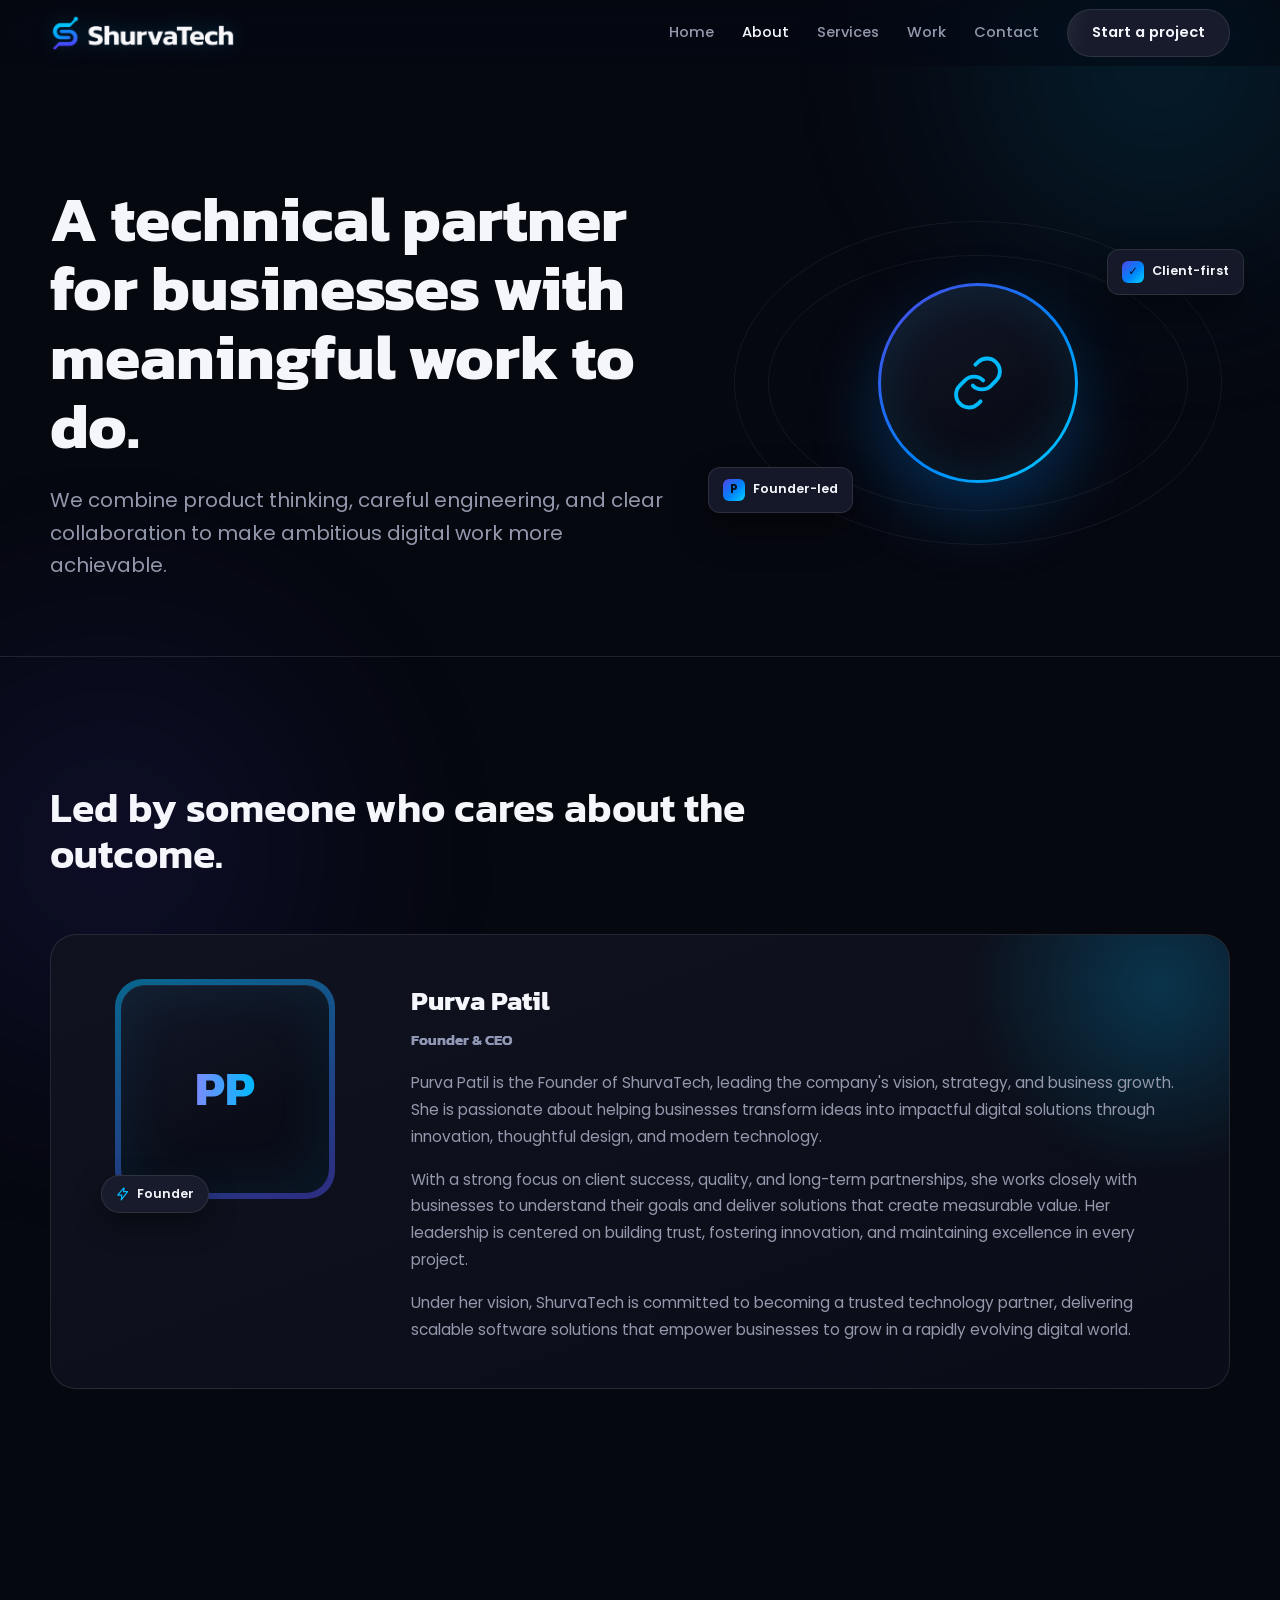
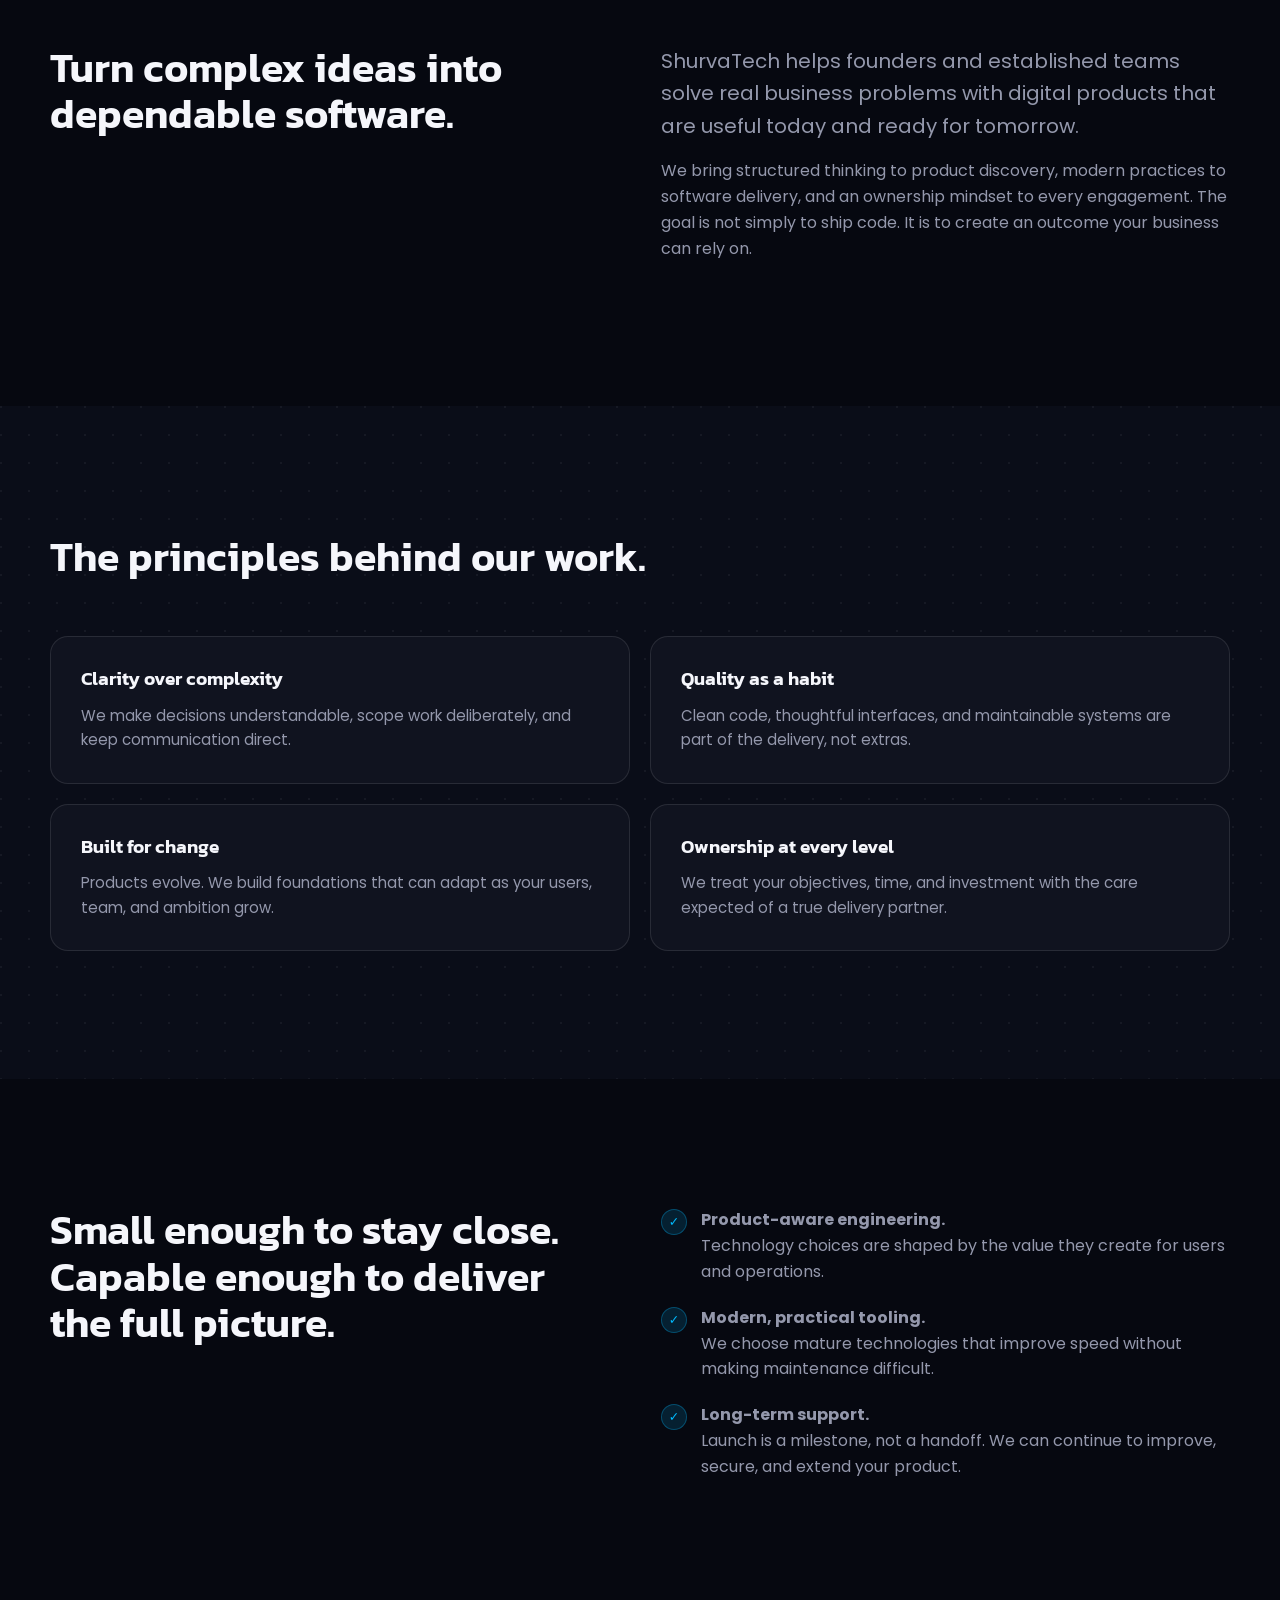
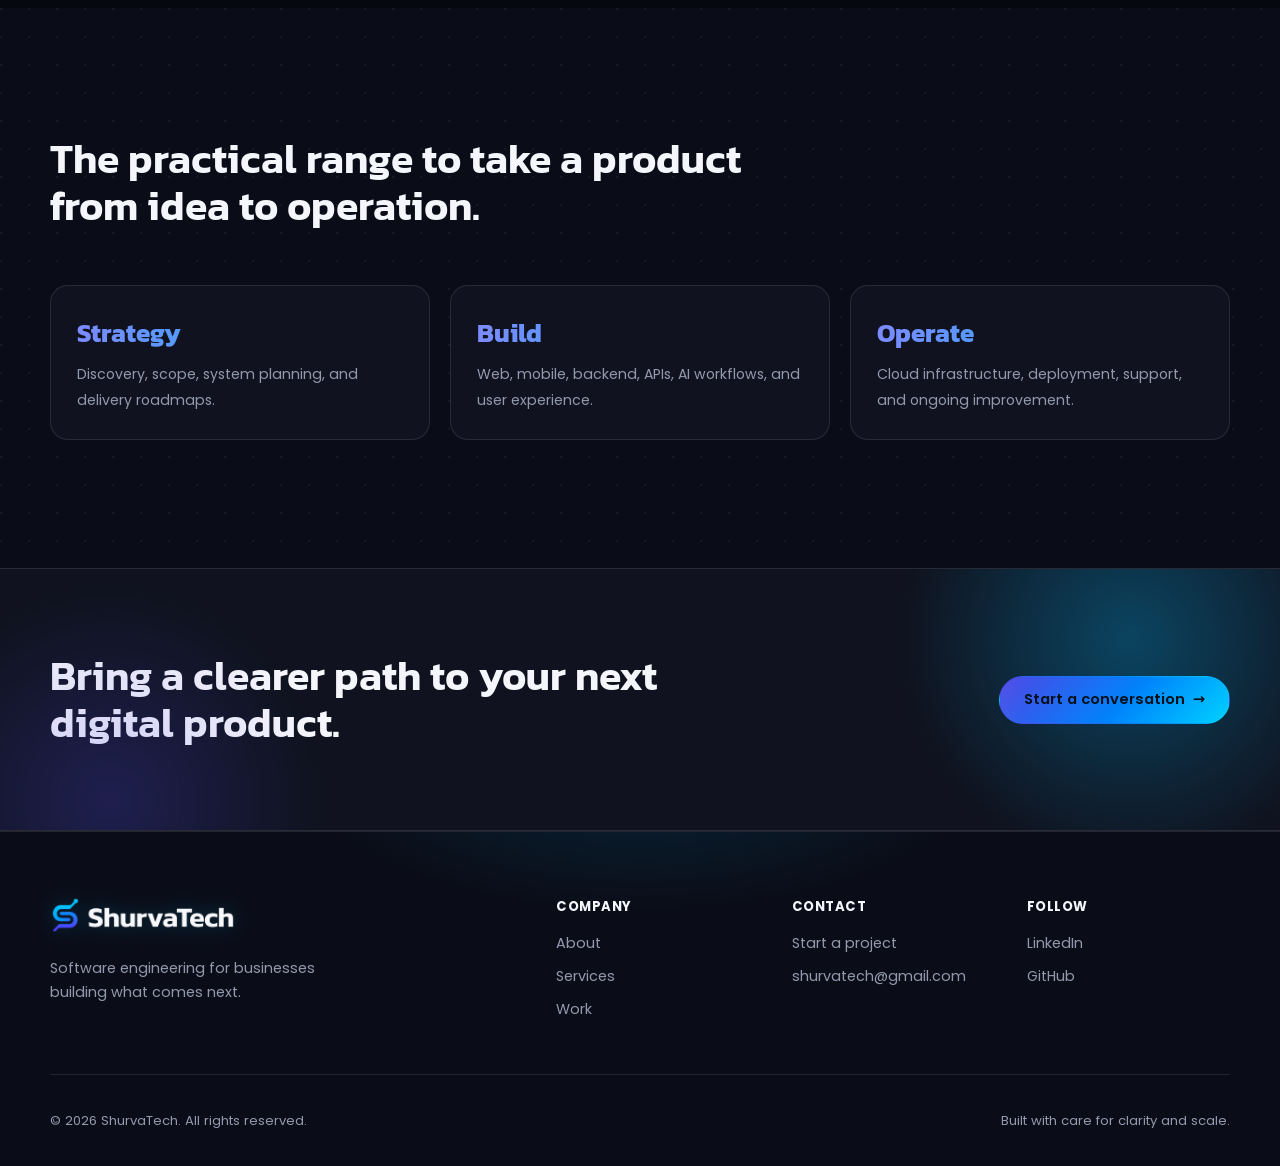
==== about.html @ 7614b979 "Fix corrupted text encoding" ====
<!doctype html><html lang="en"><head>
<meta name="description" content="Learn how ShurvaTech turns ambitious ideas into reliable, scalable digital products through careful engineering and product thinking.">
<meta name="keywords" content="software development company, custom software development, AI solutions, web development, mobile app development, SaaS development, cloud infrastructure, API development, UI UX engineering">
<meta name="author" content="ShurvaTech">
<meta name="robots" content="index, follow">
<meta name="theme-color" content="#060810">
<link rel="canonical" href="https://shurvatech.com/about.html">
<meta property="og:type" content="website">
<meta property="og:site_name" content="ShurvaTech">
<meta property="og:title" content="About ShurvaTech | Product-Minded Software Engineering">
<meta property="og:description" content="Learn how ShurvaTech turns ambitious ideas into reliable, scalable digital products through careful engineering and product thinking.">
<meta property="og:url" content="https://shurvatech.com/about.html">
<meta property="og:locale" content="en_US">
<meta name="twitter:card" content="summary">
<meta name="twitter:title" content="About ShurvaTech | Product-Minded Software Engineering">
<meta name="twitter:description" content="Learn how ShurvaTech turns ambitious ideas into reliable, scalable digital products through careful engineering and product thinking."><meta charset="utf-8"><meta name="viewport" content="width=device-width, initial-scale=1"><title>About ShurvaTech | Product-minded software engineering</title><link rel="icon" href="assets/images/brand/shurvatech-favicon.svg" type="image/svg+xml"><link rel="preconnect" href="https://fonts.googleapis.com"><link rel="preconnect" href="https://fonts.gstatic.com" crossorigin><link rel="stylesheet" href="https://fonts.googleapis.com/css2?family=Kanit:wght@500;600;650;700&family=Poppins:wght@400;500;600;700&display=swap"><link rel="stylesheet" href="assets/css/style.css?v=20260801-2"></head><body>
<header class="site-header"><div class="container nav"><a class="brand" href="index.html" aria-label="ShurvaTech home"><img class="brand-logo" src="assets/images/brand/shurvatech-logo-lockup-transparent.png" alt="ShurvaTech"></a><nav class="nav-links" aria-label="Primary navigation"><a data-nav-link href="index.html">Home</a><a data-nav-link href="about.html">About</a><a data-nav-link href="services.html">Services</a><a data-nav-link href="portfolio.html">Work</a><a data-nav-link href="contact.html">Contact</a><a class="button" data-nav-link href="contact.html">Start a project</a></nav><button class="menu-button" type="button" data-menu-button aria-expanded="false" aria-controls="mobile-menu" aria-label="Open navigation"><svg class="icon" viewBox="0 0 24 24"><path d="M4 7h16M4 12h16M4 17h16"/></svg></button></div><div class="mobile-menu" id="mobile-menu" data-mobile-menu hidden><nav class="container mobile-menu-inner" aria-label="Mobile navigation"><a href="index.html">Home</a><a href="about.html">About</a><a href="services.html">Services</a><a href="portfolio.html">Work</a><a href="contact.html">Contact</a><a class="button" href="contact.html">Start a project</a></nav></div></header>
<main><section class="page-hero"><div class="container page-hero-grid"><div data-reveal><h1 class="h1">A technical partner for businesses with meaningful work to do.</h1><p class="lead">We combine product thinking, careful engineering, and clear collaboration to make ambitious digital work more achievable.</p></div><div class="about-visual" aria-hidden="true" data-reveal><span class="orbit-ring r1"></span><span class="orbit-ring r2"></span><div class="connect-core"><div class="connect-core-inner"><svg viewBox="0 0 24 24" fill="none" stroke-linecap="round" stroke-linejoin="round"><path d="M10 13a5 5 0 0 0 7.07 0l2-2a5 5 0 0 0-7.07-7.07l-1 1"/><path d="M14 11a5 5 0 0 0-7.07 0l-2 2a5 5 0 0 0 7.07 7.07l1-1"/></svg></div></div><div class="visual-chip chip-one"><strong>P</strong> Founder-led</div><div class="visual-chip chip-two"><strong>&#10003;</strong> Client-first</div></div></div></section>
<section class="section"><div class="container"><div class="section-heading" data-reveal><div><h2 class="h2">Led by someone who cares about the outcome.</h2></div></div><div class="founder-card" data-reveal><div class="founder-avatar"><div class="founder-avatar-mark"><span>PP</span></div><span class="founder-avatar-badge"><svg viewBox="0 0 24 24" fill="none" stroke-width="2" stroke-linecap="round" stroke-linejoin="round"><path d="M13 2 3 14h7l-1 8 11-14h-7l1-6Z"/></svg>Founder</span></div><div class="founder-body"><h3 class="founder-name">Purva Patil</h3><p class="founder-role">Founder &amp; CEO</p><p>Purva Patil is the Founder of ShurvaTech, leading the company's vision, strategy, and business growth. She is passionate about helping businesses transform ideas into impactful digital solutions through innovation, thoughtful design, and modern technology.</p><p>With a strong focus on client success, quality, and long-term partnerships, she works closely with businesses to understand their goals and deliver solutions that create measurable value. Her leadership is centered on building trust, fostering innovation, and maintaining excellence in every project.</p><p>Under her vision, ShurvaTech is committed to becoming a trusted technology partner, delivering scalable software solutions that empower businesses to grow in a rapidly evolving digital world.</p></div></div></div></section>
<section class="section"><div class="container split"><div data-reveal><h2 class="h2">Turn complex ideas into dependable software.</h2></div><div data-reveal><p class="lead" style="margin-top:0">ShurvaTech helps founders and established teams solve real business problems with digital products that are useful today and ready for tomorrow.</p><p class="body-copy">We bring structured thinking to product discovery, modern practices to software delivery, and an ownership mindset to every engagement. The goal is not simply to ship code. It is to create an outcome your business can rely on.</p></div></div></section>
<section class="section surface"><div class="container"><div class="section-heading" data-reveal><div><h2 class="h2">The principles behind our work.</h2></div></div><div class="values"><article class="value" data-reveal><h3 class="h3">Clarity over complexity</h3><p>We make decisions understandable, scope work deliberately, and keep communication direct.</p></article><article class="value" data-reveal><h3 class="h3">Quality as a habit</h3><p>Clean code, thoughtful interfaces, and maintainable systems are part of the delivery, not extras.</p></article><article class="value" data-reveal><h3 class="h3">Built for change</h3><p>Products evolve. We build foundations that can adapt as your users, team, and ambition grow.</p></article><article class="value" data-reveal><h3 class="h3">Ownership at every level</h3><p>We treat your objectives, time, and investment with the care expected of a true delivery partner.</p></article></div></div></section>
<section class="section"><div class="container split"><div data-reveal><h2 class="h2">Small enough to stay close. Capable enough to deliver the full picture.</h2></div><div data-reveal><ul class="checklist"><li><span class="check">&#10003;</span><span><strong>Product-aware engineering.</strong><br>Technology choices are shaped by the value they create for users and operations.</span></li><li><span class="check">&#10003;</span><span><strong>Modern, practical tooling.</strong><br>We choose mature technologies that improve speed without making maintenance difficult.</span></li><li><span class="check">&#10003;</span><span><strong>Long-term support.</strong><br>Launch is a milestone, not a handoff. We can continue to improve, secure, and extend your product.</span></li></ul></div></div></section>
<section class="section surface"><div class="container"><div class="section-heading" data-reveal><div><h2 class="h2">The practical range to take a product from idea to operation.</h2></div></div><div class="stat-row"><div class="stat" data-reveal><strong>Strategy</strong><span>Discovery, scope, system planning, and delivery roadmaps.</span></div><div class="stat" data-reveal><strong>Build</strong><span>Web, mobile, backend, APIs, AI workflows, and user experience.</span></div><div class="stat" data-reveal><strong>Operate</strong><span>Cloud infrastructure, deployment, support, and ongoing improvement.</span></div></div></div></section>
<section class="cta-band"><div class="container cta-inner"><div><h2 class="h2">Bring a clearer path to your next digital product.</h2></div><a class="button" data-magnetic href="contact.html">Start a conversation <span>&#8594;</span></a></div></section></main>
<footer class="site-footer"><div class="container footer-main"><div class="footer-brand"><a class="brand" href="index.html" aria-label="ShurvaTech home"><img class="brand-logo" src="assets/images/brand/shurvatech-logo-lockup-transparent.png" alt="ShurvaTech"></a><p>Software engineering for businesses building what comes next.</p></div><div><p class="footer-title">Company</p><div class="footer-links"><a href="about.html">About</a><a href="services.html">Services</a><a href="portfolio.html">Work</a></div></div><div><p class="footer-title">Contact</p><div class="footer-links"><a href="contact.html">Start a project</a><a href="mailto:shurvatech@gmail.com">shurvatech@gmail.com</a></div></div><div><p class="footer-title">Follow</p><div class="footer-links"><a href="https://www.linkedin.com/in/shubhamforall/" target="_blank" rel="noreferrer">LinkedIn</a><a href="https://github.com/shubhamforall" target="_blank" rel="noreferrer">GitHub</a></div></div></div><div class="container footer-bottom"><p>&copy; <span data-year></span> ShurvaTech. All rights reserved.</p><p>Built with care for clarity and scale.</p></div></footer><script src="assets/js/script.js?v=20260801-2"></script></body></html>
---- assets/css/style.css ----
:root {
  --bg: #060810;
  --bg-soft: #0a0d18;
  --surface: #10131f;
  --surface-2: #171b2b;
  --surface-3: #1e2337;
  --line: rgba(255, 255, 255, .1);
  --line-soft: rgba(255, 255, 255, .06);
  --line-strong: rgba(255, 255, 255, .16);
  --ink: #f5f6fb;
  --muted: #9498ac;
  --muted-soft: #6b6f85;
  --accent: #00bafd;
  --accent-2: #0044f9;
  --accent-3: #4f46e5;
  --grad: linear-gradient(135deg, #4f46e5 0%, #0084fb 55%, #00d2ff 100%);
  --grad-text: linear-gradient(90deg, #7c8bff, #00bafd, #00e0c6, #7c8bff);
  --mint: rgba(0, 186, 253, .14);
  --container: 1180px;
  --radius: 18px;
  --radius-lg: 26px;
  --ease: cubic-bezier(.16, 1, .3, 1);
}
* { box-sizing: border-box; }
html { scroll-behavior: smooth; }
body { margin: 0; overflow-x: hidden; color: var(--ink); background: var(--bg); font-family: "Poppins", ui-sans-serif, system-ui, -apple-system, BlinkMacSystemFont, "Segoe UI", sans-serif; font-size: 16px; line-height: 1.62; position: relative; }
body::before, body::after { content: ''; position: fixed; z-index: -1; border-radius: 50%; filter: blur(100px); pointer-events: none; opacity: .32; animation: driftBlob 22s ease-in-out infinite; }
body::before { top: -220px; right: -160px; width: 560px; height: 560px; background: radial-gradient(circle, rgba(0,186,253,.55), transparent 70%); }
body::after { bottom: -260px; left: -200px; width: 620px; height: 620px; background: radial-gradient(circle, rgba(79,70,229,.5), transparent 70%); animation-delay: -9s; animation-direction: reverse; }
@keyframes driftBlob { 0%,100% { transform: translate(0,0) scale(1); } 50% { transform: translate(-30px,26px) scale(1.08); } }
body.menu-open { overflow: hidden; }
a { color: inherit; text-decoration: none; }
img { display: block; max-width: 100%; }
button, input, textarea, select { font: inherit; }
::selection { background: var(--accent); color: #04101a; }
:focus-visible { outline: 3px solid rgba(0, 186, 253, .4); outline-offset: 3px; }
::-webkit-scrollbar { width: 11px; }
::-webkit-scrollbar-track { background: var(--bg); }
::-webkit-scrollbar-thumb { background: var(--surface-3); border-radius: 99px; border: 3px solid var(--bg); }
.container { width: min(calc(100% - 40px), var(--container)); margin-inline: auto; }
.section { padding: 128px 0; position: relative; }
.section-tight { padding: 72px 0; }
.surface { background: var(--bg-soft); background-image: radial-gradient(circle at 1px 1px, rgba(255,255,255,.05) 1px, transparent 0); background-size: 28px 28px; }
h1, h2, h3, .display, .h1, .h2, .h3, .brand { font-family: "Kanit", "Poppins", sans-serif; }
.eyebrow { display: inline-flex; align-items: center; gap: 9px; margin: 0 0 18px; color: var(--accent); font-size: .84rem; font-weight: 600; letter-spacing: .06em; text-transform: uppercase; }
.eyebrow::before { content: ''; width: 7px; height: 7px; border-radius: 50%; background: var(--grad); box-shadow: 0 0 12px rgba(0,186,253,.9); animation: pulseGlow 2.2s ease-in-out infinite; }
@keyframes pulseGlow { 0%,100% { opacity: .55; transform: scale(.85); } 50% { opacity: 1; transform: scale(1.15); } }
.display { margin: 0; max-width: 880px; font-size: clamp(2.6rem, 6.2vw, 5.8rem); line-height: 1.03; font-weight: 650; letter-spacing: -.015em; color: var(--ink); }
.h1 { margin: 0; max-width: 800px; font-size: clamp(2.4rem, 5vw, 4.75rem); line-height: 1.08; font-weight: 650; color: var(--ink); }
.h2 { margin: 0; max-width: 720px; font-size: clamp(1.9rem, 3.2vw, 3.15rem); line-height: 1.14; font-weight: 600; color: var(--ink); }
.h3 { margin: 0 0 12px; font-size: 1.2rem; line-height: 1.28; font-weight: 550; color: var(--ink); }
.lead { max-width: 690px; margin: 24px 0 0; color: var(--muted); font-size: clamp(1.05rem, 1.7vw, 1.25rem); }
.body-copy { color: var(--muted); }
.gradient-text { background: var(--grad-text); background-size: 300% auto; -webkit-background-clip: text; background-clip: text; color: transparent; animation: gradientShift 6s linear infinite; }
@keyframes gradientShift { to { background-position: 300% center; } }

/* header */
.site-header { position: sticky; top: 0; z-index: 30; background: rgba(6, 8, 16, .55); backdrop-filter: blur(20px) saturate(160%); -webkit-backdrop-filter: blur(20px) saturate(160%); box-shadow: none; transition: background .3s var(--ease), box-shadow .3s var(--ease); }
.site-header.is-scrolled { background: rgba(6, 8, 16, .88); box-shadow: 0 12px 34px rgba(0,0,0,.35); }
.nav { min-height: 66px; display: flex; align-items: center; justify-content: space-between; gap: 24px; }
.brand { display: inline-flex; align-items: center; color: var(--ink); transition: opacity .2s ease; }
.brand:hover { opacity: .85; }
.brand .brand-logo { width: auto; height: 38px; max-width: min(236px, 42vw); filter: drop-shadow(0 0 10px rgba(0,186,253,.22)); object-fit: contain; }
.nav-links { display: flex; align-items: center; gap: 28px; color: var(--muted); font-size: .92rem; font-weight: 500; }
.nav-links a:not(.button) { position: relative; padding: 4px 0; transition: color .2s ease; }
.nav-links a:not(.button)::after { content: ''; position: absolute; left: 0; right: 100%; bottom: 0; height: 2px; background: var(--grad); border-radius: 2px; transition: right .28s var(--ease); }
.nav-links a:not(.button):hover, .nav-links [aria-current="page"] { color: var(--ink); }
.nav-links a:not(.button):hover::after, .nav-links [aria-current="page"]::after { right: 0; }
.button { display: inline-flex; position: relative; min-height: 48px; align-items: center; justify-content: center; gap: 8px; padding: 11px 24px; border: 1px solid var(--line); border-radius: 999px; background: var(--surface-2); color: var(--ink); font-size: .92rem; font-weight: 550; cursor: pointer; overflow: hidden; isolation: isolate; transition: transform .25s var(--ease), background .25s var(--ease), border-color .25s var(--ease), box-shadow .25s var(--ease); }
.button::before { content: ''; position: absolute; inset: 0; z-index: -1; background: linear-gradient(100deg, transparent 30%, rgba(255,255,255,.16) 50%, transparent 70%); background-size: 220% 100%; background-position: 120% 0; transition: background-position .55s var(--ease); }
.button:hover::before { background-position: -20% 0; }
.button:hover { transform: translateY(-2px); border-color: rgba(0,186,253,.5); box-shadow: 0 10px 30px rgba(0,186,253,.15); }
.button-outline { background: transparent; color: var(--ink); border-color: var(--line); }
.button-outline:hover { background: var(--surface); border-color: var(--accent); }
.button-accent { background: var(--grad); background-size: 200% 200%; border-color: transparent; color: #04101a; font-weight: 650; box-shadow: 0 12px 34px rgba(0, 132, 251, .38); animation: gradientPan 6s ease infinite; }
@keyframes gradientPan { 0%,100% { background-position: 0% 50%; } 50% { background-position: 100% 50%; } }
.button-accent:hover { box-shadow: 0 18px 44px rgba(0, 132, 251, .55); }
.icon { width: 17px; height: 17px; stroke-width: 2; fill: none; stroke: currentColor; }
.menu-button { display: none; width: 44px; height: 44px; padding: 0; color: var(--ink); background: var(--surface); border: 1px solid var(--line); border-radius: 10px; transition: border-color .2s ease; }
.menu-button:hover { border-color: var(--accent); }
.mobile-menu { border-top: 1px solid var(--line-soft); background: var(--bg-soft); }
.mobile-menu-inner { padding: 16px 0 20px; display: grid; gap: 4px; }
.mobile-menu a { padding: 11px 0; font-weight: 500; color: var(--muted); }
.mobile-menu .button { margin-top: 10px; color: #04101a; justify-content: center; }

/* hero */
.hero { padding: 140px 0 90px; overflow: hidden; }
.hero-grid { display: grid; grid-template-columns: minmax(0,1.05fr) minmax(360px,.95fr); align-items: center; gap: 80px; }
.hero-actions, .button-row { display: flex; flex-wrap: wrap; gap: 14px; margin-top: 36px; }
.hero-note { margin-top: 24px; color: var(--muted); font-size: .88rem; }
.badge-row { display: flex; flex-wrap: wrap; gap: 10px; margin-top: 36px; }
.badge { display: inline-flex; align-items: center; gap: 8px; padding: 9px 14px; border: 1px solid var(--line); border-radius: 999px; background: rgba(255,255,255,.03); color: var(--muted); font-size: .82rem; font-weight: 550; transition: border-color .2s ease, color .2s ease, transform .2s ease; }
.badge:hover { border-color: rgba(0,186,253,.45); color: var(--ink); transform: translateY(-2px); }
.badge svg { width: 15px; height: 15px; stroke: var(--accent); }
.trust-row { display: grid; grid-template-columns: repeat(3, auto); gap: 40px; margin-top: 48px; }
.trust-stat strong { display: block; font-family: "Kanit", sans-serif; font-size: 2rem; font-weight: 650; background: var(--grad-text); background-size: 300% auto; -webkit-background-clip: text; background-clip: text; color: transparent; }
.trust-stat span { color: var(--muted); font-size: .82rem; }
.hero-visual { position: relative; min-height: 460px; display: grid; place-items: center; animation: floatCard 7s ease-in-out infinite; }
@keyframes floatCard { 0%,100% { transform: translateY(0); } 50% { transform: translateY(-12px); } }
.hero-visual::before { content: ''; position: absolute; inset: -60px; z-index: -1; background: conic-gradient(from 0deg, rgba(0,186,253,.22), rgba(79,70,229,.22), rgba(0,210,255,.22), rgba(0,186,253,.22)); filter: blur(60px); opacity: .55; border-radius: 50%; animation: spinSlow 16s linear infinite; }
@keyframes spinSlow { to { transform: rotate(360deg); } }
.orbit-ring { position: absolute; border: 1px solid var(--line-soft); border-radius: 50%; pointer-events: none; }
.orbit-ring.r1 { inset: 8px; animation: spinSlow 40s linear infinite; }
.orbit-ring.r2 { inset: 42px; animation: spinSlow 55s linear infinite reverse; }
.code-window { position: relative; width: 100%; border: 1px solid var(--line); border-radius: var(--radius-lg); background: linear-gradient(160deg, #0d101c, #080a12); box-shadow: 0 50px 110px rgba(0,0,0,.55), inset 0 1px 0 rgba(255,255,255,.05); overflow: hidden; }
.code-tabs { display: flex; align-items: center; gap: 6px; padding: 16px 16px 0; border-bottom: 1px solid var(--line); }
.code-tabs .dot { width: 8px; height: 8px; border-radius: 50%; background: rgba(255,255,255,.18); margin-right: 8px; }
.code-tab { padding: 9px 15px; border-radius: 8px 8px 0 0; background: transparent; color: var(--muted-soft); font-size: .74rem; font-weight: 550; letter-spacing: .01em; }
.code-tab.active { background: var(--surface-2); color: var(--ink); box-shadow: inset 0 1px 0 rgba(255,255,255,.06); }
.code-body { padding: 22px 24px 28px; font-family: "SFMono-Regular", Consolas, "Liberation Mono", Menlo, monospace; font-size: .84rem; line-height: 2; }
.code-line { display: flex; gap: 18px; white-space: pre; }
.code-line .ln { width: 16px; flex: 0 0 auto; color: rgba(255,255,255,.2); text-align: right; user-select: none; }
.tok-kw { color: #c586ff; } .tok-fn { color: #00d2ff; } .tok-str { color: #7ee7c7; } .tok-var { color: var(--ink); } .tok-com { color: var(--muted-soft); font-style: italic; } .tok-punc { color: var(--muted); }
.code-cursor { display: inline-block; width: 2px; height: 1em; margin-left: 2px; background: var(--accent); vertical-align: text-bottom; animation: blink 1s step-end infinite; }
@keyframes blink { 50% { opacity: 0; } }
.visual-chip { position: absolute; display: flex; align-items: center; gap: 8px; padding: 11px 14px; border: 1px solid var(--line); border-radius: 12px; background: rgba(23, 27, 43, .92); backdrop-filter: blur(8px); color: var(--ink); font-size: .8rem; font-weight: 550; box-shadow: 0 18px 36px rgba(0,0,0,.4); animation: floatChip 5s ease-in-out infinite; }
@keyframes floatChip { 0%,100% { transform: translateY(0); } 50% { transform: translateY(-8px); } }
.visual-chip strong { display: grid; place-items: center; width: 22px; height: 22px; border-radius: 6px; background: var(--grad); color: #04101a; font-size: .72rem; }
.chip-one { left: -18px; bottom: 40px; }
.chip-two { right: -14px; top: 36px; animation-delay: -2.4s; }
.chip-two strong { background: var(--grad); }

/* proof */
.proof { border-top: 1px solid var(--line); border-bottom: 1px solid var(--line); }
.proof-inner { min-height: 98px; display: grid; grid-template-columns: 1.4fr repeat(3, 1fr); align-items: center; gap: 24px; }
.proof-label { color: var(--muted); font-size: .88rem; font-weight: 500; }
.proof-item { color: var(--ink); font-size: .92rem; font-weight: 600; transition: color .2s ease; }
.proof-item:hover { color: var(--accent); }

/* section heading */
.section-heading { display: flex; align-items: end; justify-content: space-between; gap: 32px; margin-bottom: 56px; }
.section-heading .lead { margin-top: 14px; }
.section-link { display: inline-flex; align-items: center; gap: 6px; white-space: nowrap; color: var(--accent); font-weight: 600; font-size: .92rem; transition: gap .2s ease, color .2s ease; }
.section-link:hover { color: var(--ink); gap: 10px; }

/* services */
.service-grid { display: grid; grid-template-columns: repeat(3, 1fr); gap: 22px; }
.service { position: relative; min-height: 272px; padding: 34px 32px; border: 1px solid var(--line); border-radius: var(--radius); background: linear-gradient(160deg, var(--surface), var(--bg-soft)); overflow: hidden; transition: transform .35s var(--ease), border-color .35s var(--ease), box-shadow .35s var(--ease); }
.service::before { content: ''; position: absolute; inset: 0; opacity: 0; background: radial-gradient(320px circle at var(--mx,50%) var(--my,0%), rgba(0,186,253,.16), transparent 65%); transition: opacity .3s ease; pointer-events: none; }
.service::after { content: attr(data-num); position: absolute; right: 8px; bottom: -30px; font-family: "Kanit", sans-serif; font-size: 6.5rem; font-weight: 650; line-height: 1; color: transparent; -webkit-text-stroke: 1px rgba(255,255,255,.06); pointer-events: none; transition: transform .4s var(--ease); }
.service:hover::after { transform: translateY(-8px); }
.service-bar { position: absolute; top: 0; left: 0; right: 0; height: 2px; background: var(--grad); transform: scaleX(0); transform-origin: left; transition: transform .4s var(--ease); }
.service:hover .service-bar { transform: scaleX(1); }
.service:hover { transform: translateY(-6px); border-color: rgba(0,186,253,.4); box-shadow: 0 24px 50px rgba(0,0,0,.4); }
.service:hover::before { opacity: 1; }
.service-index { position: absolute; top: 22px; right: 24px; padding: 4px 10px; border: 1px solid var(--line); border-radius: 999px; font-family: "Kanit", sans-serif; font-size: .7rem; font-weight: 600; color: var(--muted-soft); letter-spacing: .05em; }
.service-icon { position: relative; display: grid; place-items: center; width: 54px; height: 54px; margin-bottom: 26px; border-radius: 15px; background: var(--grad); color: #04101a; box-shadow: 0 12px 28px rgba(0,132,251,.32), inset 0 1px 0 rgba(255,255,255,.25); transition: transform .35s var(--ease), box-shadow .35s var(--ease); }
.service:hover .service-icon { transform: rotate(-6deg) scale(1.08); box-shadow: 0 16px 36px rgba(0,132,251,.48), inset 0 1px 0 rgba(255,255,255,.3); }
.service-icon svg { width: 24px; height: 24px; stroke: #04101a; stroke-width: 2; fill: none; }
.service:nth-child(2) .service-icon { filter: hue-rotate(-14deg); }
.service:nth-child(3) .service-icon { filter: hue-rotate(22deg); }
.service:nth-child(4) .service-icon { filter: hue-rotate(-28deg); }
.service:nth-child(5) .service-icon { filter: hue-rotate(38deg); }
.service:nth-child(6) .service-icon { filter: hue-rotate(-42deg); }
.service:nth-child(7) .service-icon { filter: hue-rotate(50deg); }
.service:nth-child(8) .service-icon { filter: hue-rotate(-56deg); }
.service:nth-child(9) .service-icon { filter: hue-rotate(64deg); }
.service h3 { position: relative; }
.service p { position: relative; margin: 0; color: var(--muted); font-size: .94rem; }
.service-more { position: relative; display: inline-flex; align-items: center; gap: 6px; margin-top: 20px; color: var(--accent); font-size: .84rem; font-weight: 600; opacity: 0; transform: translateX(-4px); transition: opacity .25s ease, transform .25s ease; }
.service:hover .service-more { opacity: 1; transform: none; }

/* split / checklist */
.split { display: grid; grid-template-columns: .95fr 1.05fr; gap: 96px; align-items: start; }
.checklist { display: grid; gap: 20px; padding: 0; margin: 0; list-style: none; }
.checklist li { display: flex; gap: 14px; color: var(--muted); }
.check { display: grid; flex: 0 0 auto; place-items: center; width: 26px; height: 26px; margin-top: 2px; border-radius: 50%; background: var(--mint); border: 1px solid rgba(0,186,253,.3); color: var(--accent); font-size: .78rem; font-weight: 700; }

/* process */
.process { position: relative; display: grid; grid-template-columns: repeat(4, 1fr); gap: 20px; padding-top: 4px; }
.process::before { content: ''; position: absolute; top: 42px; left: 8%; right: 8%; height: 1px; background: linear-gradient(90deg, transparent, var(--line-strong) 8%, var(--line-strong) 92%, transparent); z-index: 0; }
.process-item { position: relative; padding: 34px 26px 30px; border: 1px solid var(--line); border-radius: var(--radius); background: linear-gradient(160deg, var(--surface), var(--bg-soft)); overflow: hidden; transition: border-color .35s var(--ease), transform .35s var(--ease), box-shadow .35s var(--ease); }
.process-item::before { content: ''; position: absolute; top: 0; left: 0; right: 0; height: 2px; background: var(--grad); transform: scaleX(0); transform-origin: left; transition: transform .4s var(--ease); }
.process-item:hover::before { transform: scaleX(1); }
.process-item:hover { border-color: rgba(0,186,253,.4); transform: translateY(-6px); box-shadow: 0 24px 50px rgba(0,0,0,.4); }
.process-icon { position: relative; z-index: 1; display: grid; place-items: center; width: 46px; height: 46px; margin-bottom: 22px; border-radius: 13px; background: var(--grad); color: #04101a; box-shadow: 0 12px 26px rgba(0,132,251,.32), inset 0 1px 0 rgba(255,255,255,.25); transition: transform .35s var(--ease); }
.process-item:hover .process-icon { transform: rotate(-6deg) scale(1.08); }
.process-icon svg { width: 21px; height: 21px; stroke: #04101a; stroke-width: 1.75; fill: none; }
.process-number { display: block; margin-bottom: 10px; font-family: "Kanit", sans-serif; color: var(--accent); font-size: .8rem; font-weight: 650; letter-spacing: .04em; text-transform: uppercase; }
.process p { margin: 0; color: var(--muted); font-size: .92rem; }
.process-item:nth-child(2) .process-icon { filter: hue-rotate(-16deg); }
.process-item:nth-child(3) .process-icon { filter: hue-rotate(24deg); }
.process-item:nth-child(4) .process-icon { filter: hue-rotate(-32deg); }

/* portfolio */
.project-grid { display: grid; grid-template-columns: repeat(2,1fr); gap: 26px; }
.project-grid-compact { grid-template-columns: repeat(3,1fr); }
.project-grid-compact .project-image { aspect-ratio: 4 / 3; }
.project-grid-compact .project-content { padding: 22px; }
.project-grid-compact .project-content p:not(.project-meta):not(.project-tags) { min-height: 40px; font-size: .88rem; }
.project-card { position: relative; overflow: hidden; border: 1px solid var(--line); border-radius: var(--radius-lg); background: var(--surface); transition: transform .35s var(--ease), box-shadow .35s var(--ease), border-color .35s var(--ease); }
.project-card:hover { transform: translateY(-6px); border-color: rgba(0,186,253,.4); box-shadow: 0 30px 60px rgba(0,0,0,.5); }
.project-image { position: relative; aspect-ratio: 16 / 10; overflow: hidden; background: var(--surface-2); }
.project-image::after { content: ''; position: absolute; inset: 0; background: linear-gradient(180deg, transparent 40%, rgba(6,8,16,.92) 100%); opacity: 0; transition: opacity .3s ease; }
.project-card:hover .project-image::after { opacity: 1; }
.project-image img { width: 100%; height: 100%; object-fit: cover; object-position: top center; transition: transform .5s var(--ease); }
.project-card:hover .project-image img { transform: scale(1.06); }
.project-view { position: absolute; right: 18px; bottom: 18px; display: grid; place-items: center; width: 42px; height: 42px; border-radius: 50%; background: var(--grad); color: #04101a; opacity: 0; transform: translateY(10px) scale(.8); transition: opacity .3s var(--ease), transform .3s var(--ease); z-index: 2; }
.project-card:hover .project-view { opacity: 1; transform: none; }
.project-view svg { width: 18px; height: 18px; stroke: #04101a; stroke-width: 2.4; }
.project-content { padding: 28px; }
.project-meta { margin: 0 0 10px; color: var(--accent); font-size: .8rem; font-weight: 650; text-transform: uppercase; letter-spacing: .03em; }
.project-content p:not(.project-meta):not(.project-tags) { min-height: 52px; margin: 0; color: var(--muted); font-size: .93rem; }
.project-tags { display: flex; flex-wrap: wrap; gap: 8px; margin: 16px 0 0; }
.project-tags span { padding: 5px 11px; border: 1px solid var(--line); border-radius: 999px; background: rgba(255,255,255,.03); color: var(--muted); font-size: .74rem; font-weight: 550; }
.text-link { display: inline-flex; align-items: center; gap: 6px; margin-top: 20px; color: var(--ink); font-size: .9rem; font-weight: 600; transition: gap .2s ease, color .2s ease; }
.text-link:hover { color: var(--accent); gap: 10px; }

/* tech */
.tech-cloud { display: flex; flex-wrap: wrap; gap: 12px; }
.tech { display: inline-flex; align-items: center; gap: 10px; padding: 10px 16px 10px 10px; border: 1px solid var(--line); border-radius: 999px; background: var(--surface); color: var(--ink); font-size: .9rem; font-weight: 550; transition: border-color .25s ease, transform .25s var(--ease), box-shadow .25s ease; }
.tech:hover { border-color: rgba(0,186,253,.5); transform: translateY(-3px); box-shadow: 0 12px 26px rgba(0,186,253,.14); }
.tech-mark { display: grid; place-items: center; width: 26px; height: 26px; border-radius: 8px; background: var(--grad); color: #04101a; font-family: "Kanit", sans-serif; font-size: .68rem; font-weight: 700; }

/* industries */
.industries { display: grid; grid-template-columns: repeat(5, 1fr); gap: 20px; }
.industry { min-height: 126px; display: flex; align-items: end; padding: 22px; border: 1px solid var(--line); border-radius: var(--radius); background: var(--surface); font-weight: 600; color: var(--ink); transition: border-color .25s ease, transform .25s var(--ease); }
.industry:hover { border-color: rgba(0,186,253,.4); transform: translateY(-4px); }

/* quotes (unused currently but styled) */
.quote-grid { display: grid; grid-template-columns: repeat(3,1fr); gap: 24px; }
.quote { padding: 28px; border: 1px solid var(--line); border-radius: var(--radius); background: var(--surface); }
.quote blockquote { margin: 0 0 28px; color: var(--ink); font-size: 1rem; }
.quote cite { color: var(--muted); font-size: .88rem; font-style: normal; }

/* faq */
.faq { display: grid; gap: 14px; }
.faq details { border: 1px solid var(--line); border-radius: 14px; background: var(--surface); padding: 4px 22px; transition: border-color .25s ease; }
.faq details[open] { border-color: rgba(0,186,253,.4); }
.faq summary { position: relative; padding: 21px 38px 21px 0; cursor: pointer; font-weight: 600; color: var(--ink); list-style: none; }
.faq summary::-webkit-details-marker { display: none; }
.faq summary::after { content: '+'; position: absolute; right: 4px; top: 21px; color: var(--accent); font-size: 1.35rem; font-weight: 400; transition: transform .25s ease; }
.faq details[open] summary::after { content: '−'; }
.faq p { max-width: 720px; margin: -3px 0 21px; color: var(--muted); }

/* cta band */
.cta-band { position: relative; background: var(--surface); border-top: 1px solid var(--line); border-bottom: 1px solid var(--line); overflow: hidden; }
.cta-band::before { content: ''; position: absolute; top: -160px; right: -80px; width: 460px; height: 460px; border-radius: 50%; background: radial-gradient(circle, rgba(0,186,253,.3), transparent 70%); filter: blur(10px); pointer-events: none; animation: driftBlob 16s ease-in-out infinite; }
.cta-band::after { content: ''; position: absolute; bottom: -180px; left: -100px; width: 420px; height: 420px; border-radius: 50%; background: radial-gradient(circle, rgba(79,70,229,.25), transparent 70%); filter: blur(10px); pointer-events: none; animation: driftBlob 20s ease-in-out infinite reverse; }
.cta-inner { position: relative; display: flex; align-items: center; justify-content: space-between; gap: 40px; padding: 84px 0; }
.cta-inner .h2 { max-width: 630px; }
.cta-inner .body-copy { color: var(--muted); }
.cta-band .button { background: var(--grad); border-color: transparent; color: #04101a; white-space: nowrap; }
.cta-band .button:hover { box-shadow: 0 18px 44px rgba(0, 132, 251, .5); }

/* page hero */
.page-hero { padding: 118px 0 74px; border-bottom: 1px solid var(--line); position: relative; overflow: hidden; }
.page-hero .lead { max-width: 650px; }
.page-hero-grid { display: grid; grid-template-columns: 1.1fr .9fr; gap: 60px; align-items: center; }
.about-visual { position: relative; min-height: 340px; display: grid; place-items: center; animation: floatCard 7s ease-in-out infinite; }
.connect-core { position: relative; width: 200px; height: 200px; padding: 3px; border-radius: 50%; background: var(--grad); box-shadow: 0 30px 70px rgba(0,132,251,.28); }
.connect-core-inner { display: grid; place-items: center; width: 100%; height: 100%; border-radius: 50%; background: linear-gradient(155deg, #131829, #0a0d18 65%); box-shadow: inset 0 0 50px rgba(0,186,253,.1); }
.connect-core-inner svg { width: 62px; height: 62px; stroke: var(--accent); stroke-width: 1.5; fill: none; }

/* services hero visual: floating icon mosaic */
.mini-tile-grid { display: grid; grid-template-columns: repeat(2, 1fr); gap: 22px; }
.mini-tile { display: grid; place-items: center; width: 88px; height: 88px; border-radius: 22px; background: var(--grad); box-shadow: 0 20px 44px rgba(0,132,251,.3), inset 0 1px 0 rgba(255,255,255,.25); transform: rotate(var(--r, 0deg)); animation: floatChip 5s ease-in-out infinite; animation-delay: var(--d, 0s); }
.mini-tile svg { width: 32px; height: 32px; stroke: #04101a; stroke-width: 1.75; fill: none; }
.mini-tile:nth-child(2) { filter: hue-rotate(-18deg); }
.mini-tile:nth-child(3) { filter: hue-rotate(24deg); }
.mini-tile:nth-child(4) { filter: hue-rotate(-36deg); }

/* portfolio hero visual: fanned card stack */
.fan-stack { position: relative; width: 220px; height: 240px; }
.fan-card { position: absolute; top: 50%; left: 50%; display: grid; place-items: center; width: 170px; height: 210px; margin: -105px 0 0 -85px; border-radius: 18px; border: 1px solid var(--line); background: linear-gradient(160deg, var(--surface), var(--bg-soft)); box-shadow: 0 30px 60px rgba(0,0,0,.45); transition: transform .4s var(--ease); }
.fan-card.f1 { transform: rotate(-11deg) translate(-46px, 6px); z-index: 1; opacity: .75; }
.fan-card.f2 { transform: rotate(6deg) translate(30px, 2px); z-index: 2; opacity: .88; }
.fan-card.f3 { transform: rotate(-2deg); z-index: 3; animation: floatCard 6s ease-in-out infinite; }
.fan-card.f3 .fan-icon { display: grid; place-items: center; width: 56px; height: 56px; border-radius: 16px; background: var(--grad); box-shadow: 0 14px 30px rgba(0,132,251,.35); }
.fan-card.f3 .fan-icon svg { width: 24px; height: 24px; stroke: #04101a; stroke-width: 2; fill: none; }

/* contact hero visual: chat mockup */
.chat-panel { width: 300px; padding: 22px; border-radius: 20px; border: 1px solid var(--line); background: linear-gradient(160deg, var(--surface), var(--bg-soft)); box-shadow: 0 30px 70px rgba(0,0,0,.45); animation: floatCard 7s ease-in-out infinite; }
.chat-head { display: flex; align-items: center; gap: 11px; margin-bottom: 18px; padding-bottom: 16px; border-bottom: 1px solid var(--line); }
.chat-avatar { display: grid; place-items: center; width: 36px; height: 36px; border-radius: 50%; background: var(--grad); color: #04101a; font-family: "Kanit", sans-serif; font-weight: 700; font-size: .85rem; flex: 0 0 auto; }
.chat-head strong { display: block; font-size: .86rem; color: var(--ink); }
.chat-head span { color: var(--muted); font-size: .72rem; }
.chat-bubble { position: relative; max-width: 82%; margin-bottom: 10px; padding: 10px 14px; border-radius: 14px; font-size: .8rem; line-height: 1.5; opacity: 0; animation: bubbleIn .5s var(--ease) forwards; }
.chat-bubble.in { background: var(--surface-2); border: 1px solid var(--line); border-bottom-left-radius: 4px; color: var(--muted); animation-delay: .3s; }
.chat-bubble.out { margin-left: auto; background: var(--grad); color: #04101a; font-weight: 600; border-bottom-right-radius: 4px; animation-delay: .7s; }
.chat-bubble.in ~ .chat-bubble.in { animation-delay: 1.1s; }
.chat-bubble:last-child { margin-bottom: 0; }
@keyframes bubbleIn { from { opacity: 0; transform: translateY(8px); } to { opacity: 1; transform: none; } }
.chat-typing { display: inline-flex; gap: 4px; }
.chat-typing span { width: 5px; height: 5px; border-radius: 50%; background: var(--muted); animation: typingDot 1.2s ease-in-out infinite; }
.chat-typing span:nth-child(2) { animation-delay: .2s; } .chat-typing span:nth-child(3) { animation-delay: .4s; }
@keyframes typingDot { 0%,60%,100% { opacity: .3; transform: translateY(0); } 30% { opacity: 1; transform: translateY(-3px); } }

/* about */
.values { display: grid; grid-template-columns: repeat(2,1fr); gap: 20px; }
.value { padding: 30px; border: 1px solid var(--line); border-radius: var(--radius); background: var(--surface); transition: border-color .25s ease, transform .25s var(--ease); }
.value:hover { border-color: rgba(0,186,253,.4); transform: translateY(-4px); }
.value p { margin: 0; color: var(--muted); font-size: .94rem; }
.stat-row { display: grid; grid-template-columns: repeat(3,1fr); gap: 20px; }
.stat { padding: 26px; border: 1px solid var(--line); border-radius: var(--radius); background: var(--surface); transition: border-color .25s ease, transform .25s var(--ease); }
.stat:hover { border-color: rgba(0,186,253,.4); transform: translateY(-4px); }
.stat strong { display: block; margin-bottom: 6px; font-size: 1.65rem; font-family: "Kanit", sans-serif; background: var(--grad-text); background-size: 300% auto; -webkit-background-clip: text; background-clip: text; color: transparent; }
.stat span { color: var(--muted); font-size: .88rem; }

/* founder */
.founder-card { position: relative; display: grid; grid-template-columns: 260px 1fr; gap: 56px; align-items: start; padding: 44px; border: 1px solid var(--line); border-radius: var(--radius-lg); background: linear-gradient(160deg, var(--surface), var(--bg-soft)); overflow: hidden; transition: border-color .35s var(--ease), box-shadow .35s var(--ease); }
.founder-card::before { content: ''; position: absolute; top: -140px; right: -120px; width: 380px; height: 380px; border-radius: 50%; background: radial-gradient(circle, rgba(0,186,253,.22), transparent 70%); filter: blur(10px); pointer-events: none; animation: driftBlob 18s ease-in-out infinite; }
.founder-card:hover { border-color: rgba(0,186,253,.35); box-shadow: 0 30px 70px rgba(0,0,0,.4); }
.founder-avatar { position: relative; width: 220px; height: 220px; margin: 0 auto; padding: 6px; border-radius: 28px; background: linear-gradient(160deg, rgba(0,186,253,.5), rgba(79,70,229,.5)); animation: floatCard 6s ease-in-out infinite; }
.founder-avatar-mark { position: relative; z-index: 1; display: grid; place-items: center; width: 100%; height: 100%; border-radius: 24px; background: linear-gradient(155deg, #131829, #0a0d18 65%); box-shadow: inset 0 1px 0 rgba(255,255,255,.06), inset 0 0 60px rgba(0,186,253,.08); font-family: "Kanit", sans-serif; font-size: 3rem; font-weight: 650; letter-spacing: .02em; background-clip: padding-box; }
.founder-avatar-mark span { background: var(--grad-text); background-size: 300% auto; -webkit-background-clip: text; background-clip: text; color: transparent; }
.founder-avatar-badge { position: absolute; left: -14px; bottom: -14px; z-index: 2; display: inline-flex; align-items: center; gap: 7px; padding: 8px 14px; border-radius: 999px; background: var(--surface-2); border: 1px solid var(--line); box-shadow: 0 12px 28px rgba(0,0,0,.4); font-size: .78rem; font-weight: 600; color: var(--ink); white-space: nowrap; }
.founder-avatar-badge svg { width: 14px; height: 14px; stroke: var(--accent); }
.founder-body { position: relative; }
.founder-name { margin: 0 0 4px; font-size: 1.7rem; font-weight: 650; color: var(--ink); }
.founder-role { margin: 0 0 22px; font-family: "Kanit", sans-serif; font-size: .95rem; font-weight: 600; background: var(--grad-text); background-size: 300% auto; -webkit-background-clip: text; background-clip: text; color: transparent; }
.founder-body p { margin: 0 0 16px; color: var(--muted); font-size: .96rem; line-height: 1.75; }
.founder-body p:last-of-type { margin-bottom: 0; }

/* portfolio intro */
.portfolio-intro { display: grid; grid-template-columns: 1fr auto; gap: 24px; align-items: end; margin-bottom: 56px; }
.filter-note { color: var(--muted); font-size: .9rem; }

/* contact */
.contact-layout { display: grid; grid-template-columns: .82fr 1.18fr; gap: 74px; }
.contact-options { display: grid; gap: 17px; margin-top: 32px; }
.contact-option { padding-bottom: 17px; border-bottom: 1px solid var(--line); }
.contact-option span { display: block; margin-bottom: 3px; color: var(--muted); font-size: .83rem; }
.contact-option a { font-weight: 600; color: var(--ink); }
.contact-option a:hover { color: var(--accent); }
.form { padding: 34px; border: 1px solid var(--line); border-radius: var(--radius-lg); background: linear-gradient(160deg, var(--surface), var(--bg-soft)); box-shadow: 0 30px 70px rgba(0,0,0,.35); }
.form-grid { display: grid; grid-template-columns: repeat(2,1fr); gap: 18px; }
.field { display: grid; gap: 7px; }
.field.full { grid-column: 1 / -1; }
.field label { font-size: .88rem; font-weight: 600; color: var(--ink); }
.field input, .field textarea, .field select { width: 100%; padding: 12px 15px; border: 1px solid var(--line); border-radius: 10px; color: var(--ink); background: var(--surface-2); transition: border-color .2s ease, box-shadow .2s ease; }
.field textarea { min-height: 136px; resize: vertical; }
.field input:focus, .field textarea:focus, .field select:focus { border-color: var(--accent); outline: none; box-shadow: 0 0 0 4px rgba(0,186,253,.15); }
.form .button { margin-top: 24px; }

/* footer */
.site-footer { position: relative; border-top: 1px solid var(--line); background: var(--bg-soft); overflow: hidden; }
.site-footer::before { content: ''; position: absolute; top: -220px; left: 50%; transform: translateX(-50%); width: 700px; height: 300px; background: radial-gradient(ellipse, rgba(0,186,253,.14), transparent 70%); pointer-events: none; }
.footer-main { position: relative; display: grid; grid-template-columns: 1.4fr repeat(3, .6fr); gap: 32px; padding: 64px 0 52px; }
.footer-brand p { max-width: 290px; margin: 15px 0 0; color: var(--muted); font-size: .9rem; }
.footer-title { margin: 0 0 14px; font-size: .82rem; font-weight: 650; color: var(--ink); text-transform: uppercase; letter-spacing: .04em; }
.footer-links { display: grid; gap: 10px; color: var(--muted); font-size: .9rem; }
.footer-links a { transition: color .2s ease, padding-left .2s ease; }
.footer-links a:hover { color: var(--accent); padding-left: 4px; }
.footer-bottom { position: relative; display: flex; justify-content: space-between; gap: 20px; padding: 22px 0; border-top: 1px solid var(--line); color: var(--muted); font-size: .82rem; }

/* reveal system */
[data-reveal] { opacity: 1; transform: none; transition: border-color .25s ease, box-shadow .25s ease; }
.service:nth-child(1),.project-card:nth-child(1),.value:nth-child(1),.stat:nth-child(1),.industry:nth-child(1),.process-item:nth-child(1) { transition-delay: .04s; }
.service:nth-child(2),.project-card:nth-child(2),.value:nth-child(2),.stat:nth-child(2),.industry:nth-child(2),.process-item:nth-child(2) { transition-delay: .1s; }
.service:nth-child(3),.project-card:nth-child(3),.value:nth-child(3),.stat:nth-child(3),.industry:nth-child(3),.process-item:nth-child(3) { transition-delay: .16s; }
.service:nth-child(4),.project-card:nth-child(4),.value:nth-child(4),.industry:nth-child(4),.process-item:nth-child(4) { transition-delay: .22s; }
.service:nth-child(5),.project-card:nth-child(5),.industry:nth-child(5) { transition-delay: .28s; }
.service:nth-child(6),.project-card:nth-child(6) { transition-delay: .34s; }
.service:nth-child(7),.project-card:nth-child(7) { transition-delay: .4s; }
.service:nth-child(8) { transition-delay: .46s; }
.service:nth-child(9) { transition-delay: .52s; }

@media (prefers-reduced-motion: reduce) {
  html { scroll-behavior: auto; }
  *,*::before,*::after { transition-duration: .01ms !important; animation-duration: .01ms !important; animation-iteration-count: 1 !important; }
  [data-reveal] { opacity: 1; transform: none; }
  body::before, body::after { animation: none; }
}

@media (max-width: 880px) {
  .nav-links { display: none; }
  .menu-button { display: grid; place-items: center; }
  .hero { padding: 96px 0 60px; }
  .hero-grid,.split,.contact-layout,.founder-card,.page-hero-grid { grid-template-columns: 1fr; gap: 32px; }
  .about-visual { min-height: 220px; }
  .founder-card { padding: 30px; text-align: center; }
  .founder-avatar { margin-inline: auto; }
  .hero-visual { min-height: 380px; }
  .trust-row { grid-template-columns: repeat(3,1fr); gap: 24px; }
  .proof-inner { grid-template-columns: repeat(2,1fr); padding: 22px 0; }
  .proof-label { grid-column: 1 / -1; }
  .service-grid { grid-template-columns: repeat(2,1fr); }
  .project-grid-compact { grid-template-columns: repeat(2,1fr); }
  .process { grid-template-columns: repeat(2,1fr); }
  .process::before { display: none; }
  .industries { grid-template-columns: repeat(3,1fr); }
  .footer-main { grid-template-columns: 1.2fr 1fr 1fr; }
  .footer-brand { grid-column: 1 / -1; }
}
@media (max-width: 580px) {
  .container { width: min(calc(100% - 32px), var(--container)); }
  .section { padding: 80px 0; }
  .section-tight { padding: 52px 0; }
  .display { font-size: 2.7rem; }
  .h1 { font-size: 2.5rem; }
  .h2 { font-size: 2rem; }
  .hero-actions,.button-row { display: grid; }
  .button { width: 100%; }
  .hero-visual { min-height: 300px; }
  .visual-window { top: 38px; left: 19px; right: 19px; height: 205px; }
  .chip-one { left: 9px; bottom: 18px; }
  .chip-two { display: none; }
  .trust-row { grid-template-columns: repeat(3,1fr); gap: 14px; }
  .proof-inner,.service-grid,.project-grid,.quote-grid,.form-grid,.stat-row,.values { grid-template-columns: 1fr; }
  .section-heading,.portfolio-intro,.cta-inner,.footer-bottom { display: block; }
  .section-heading .section-link { display: inline-block; margin-top: 22px; }
  .service { min-height: auto; }
  .process { grid-template-columns: 1fr; }
  .industries { grid-template-columns: repeat(2,1fr); }
  .cta-inner { padding: 56px 0; }
  .cta-inner .button { margin-top: 26px; }
  .footer-main { grid-template-columns: 1fr 1fr; }
  .footer-brand { grid-column: 1 / -1; }
  .footer-bottom p + p { margin-top: 8px; }
  .page-hero { padding: 80px 0 56px; }
  .form { padding: 22px; }
}
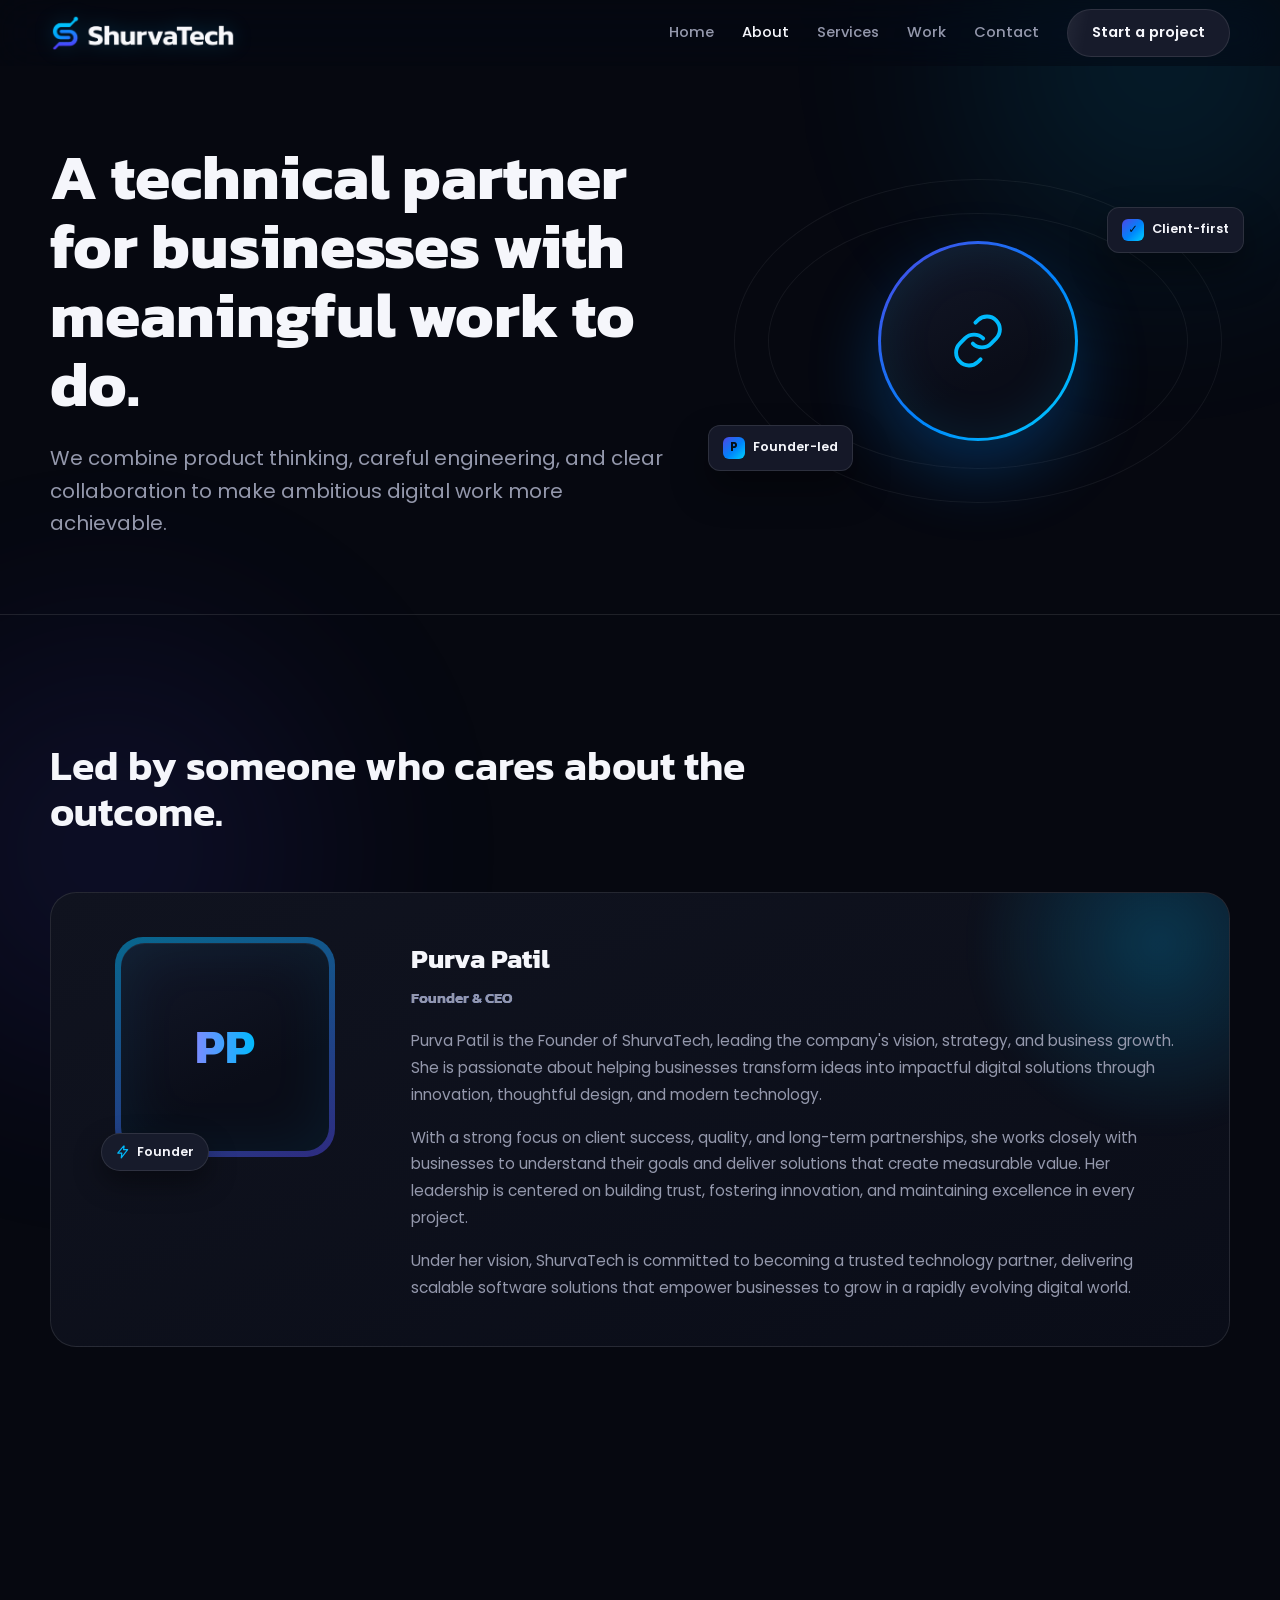
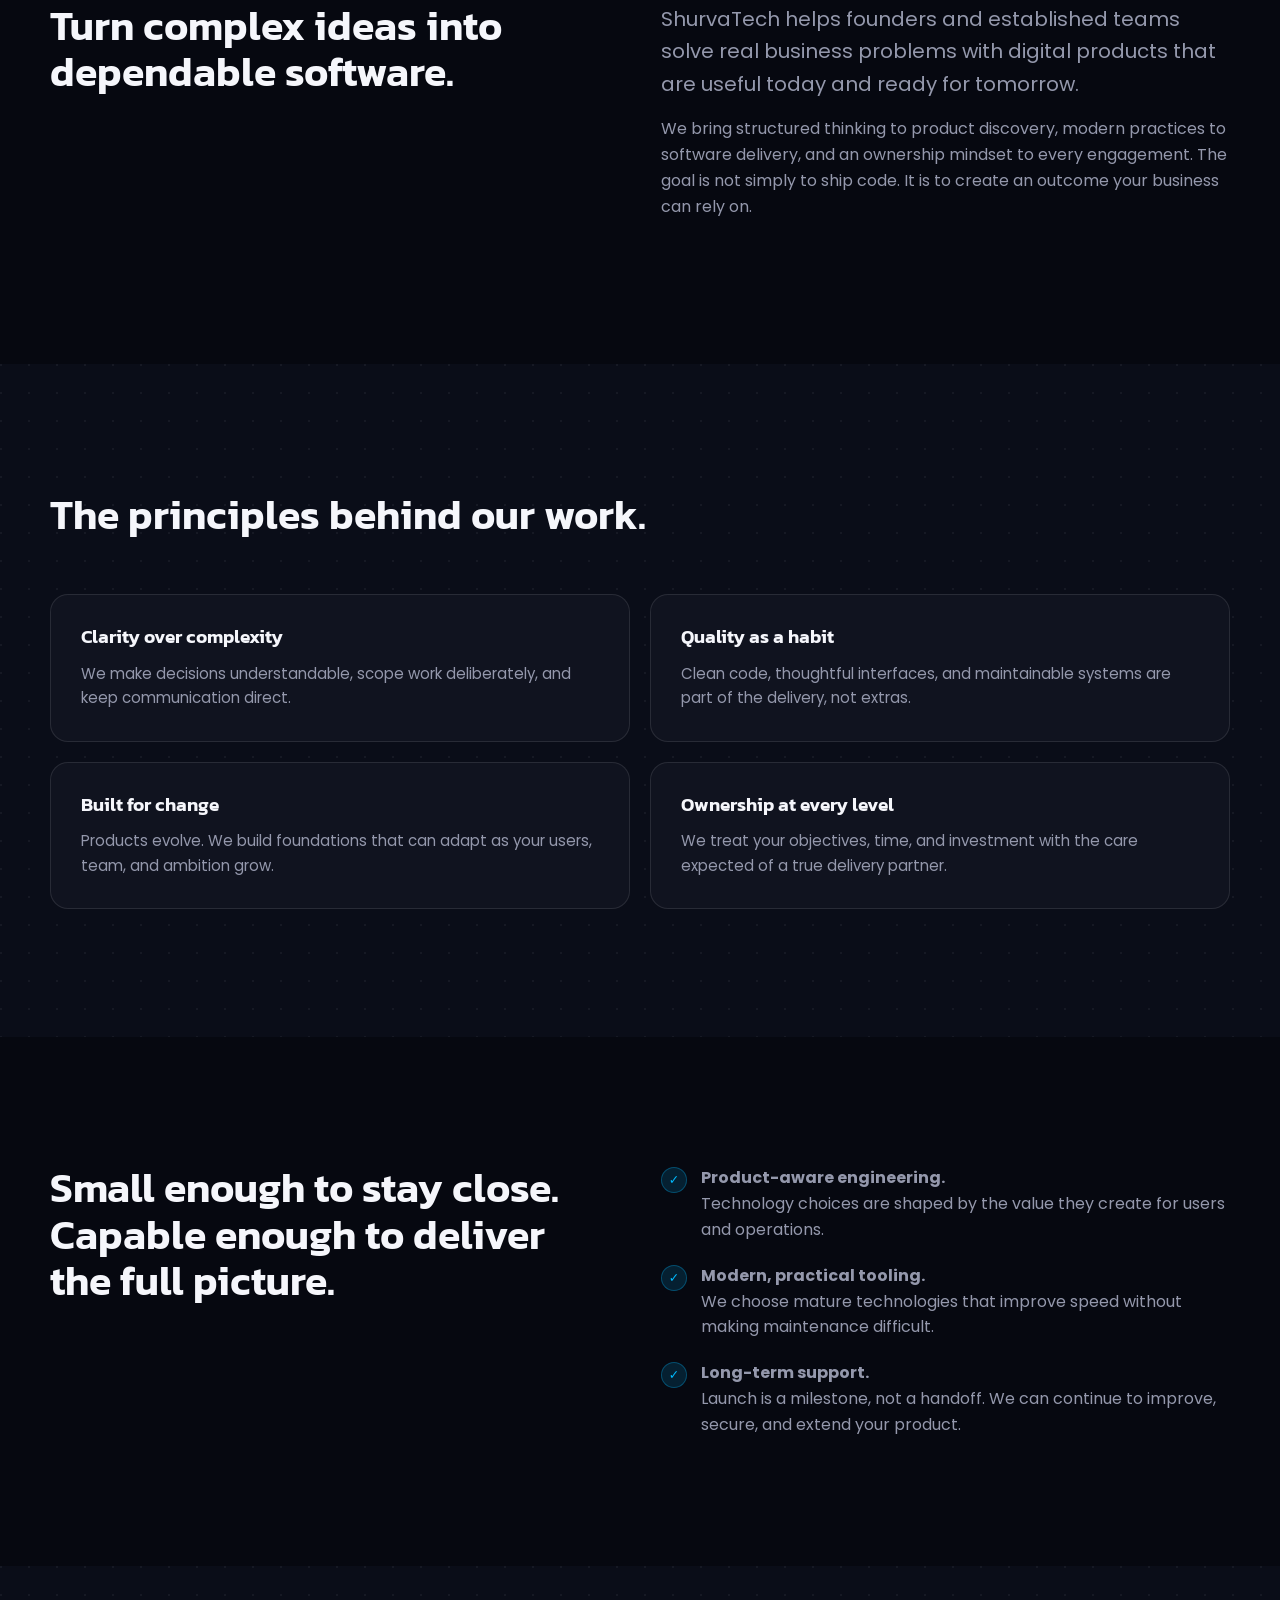
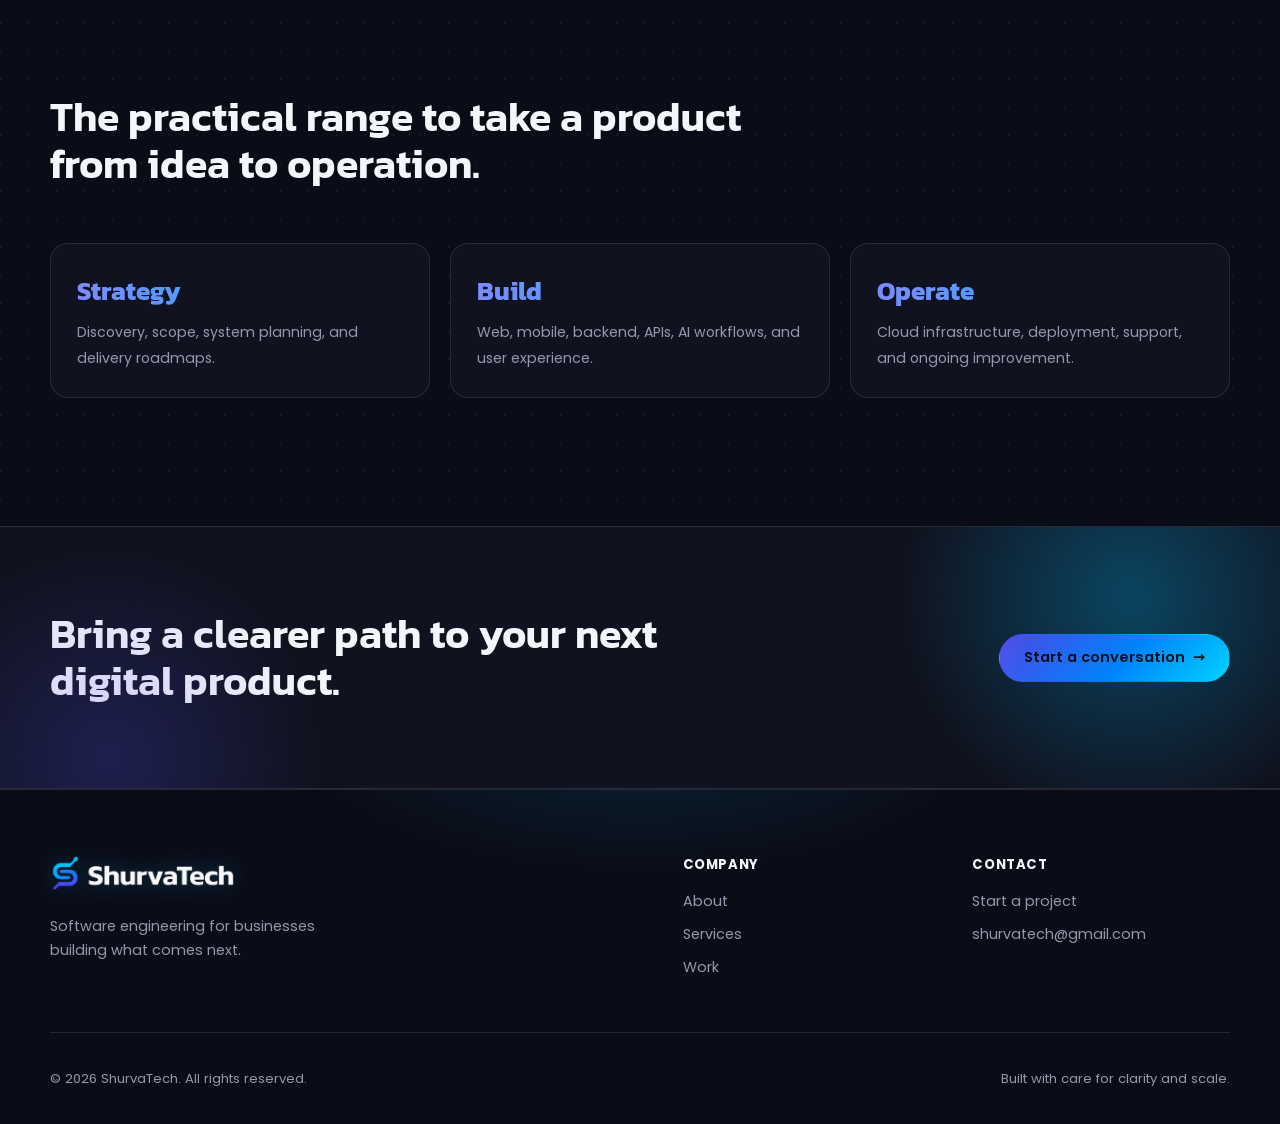
==== commit 145addae: "Updated design" ====
--- a/about.html
+++ b/about.html
@@ -13,7 +13,7 @@
 <meta property="og:locale" content="en_US">
 <meta name="twitter:card" content="summary">
 <meta name="twitter:title" content="About ShurvaTech | Product-Minded Software Engineering">
-<meta name="twitter:description" content="Learn how ShurvaTech turns ambitious ideas into reliable, scalable digital products through careful engineering and product thinking."><meta charset="utf-8"><meta name="viewport" content="width=device-width, initial-scale=1"><title>About ShurvaTech | Product-minded software engineering</title><link rel="icon" href="assets/images/brand/shurvatech-favicon.svg" type="image/svg+xml"><link rel="preconnect" href="https://fonts.googleapis.com"><link rel="preconnect" href="https://fonts.gstatic.com" crossorigin><link rel="stylesheet" href="https://fonts.googleapis.com/css2?family=Kanit:wght@500;600;650;700&family=Poppins:wght@400;500;600;700&display=swap"><link rel="stylesheet" href="assets/css/style.css?v=20260801-2"></head><body>
+<meta name="twitter:description" content="Learn how ShurvaTech turns ambitious ideas into reliable, scalable digital products through careful engineering and product thinking."><meta charset="utf-8"><meta name="viewport" content="width=device-width, initial-scale=1"><title>About ShurvaTech | Product-minded software engineering</title><link rel="icon" href="assets/images/brand/shurvatech-favicon.svg" type="image/svg+xml"><link rel="preconnect" href="https://fonts.googleapis.com"><link rel="preconnect" href="https://fonts.gstatic.com" crossorigin><link rel="stylesheet" href="https://fonts.googleapis.com/css2?family=Kanit:wght@500;600;650;700&family=Poppins:wght@400;500;600;700&display=swap"><link rel="stylesheet" href="assets/css/style.css?v=20260802-2"></head><body>
 <header class="site-header"><div class="container nav"><a class="brand" href="index.html" aria-label="ShurvaTech home"><img class="brand-logo" src="assets/images/brand/shurvatech-logo-lockup-transparent.png" alt="ShurvaTech"></a><nav class="nav-links" aria-label="Primary navigation"><a data-nav-link href="index.html">Home</a><a data-nav-link href="about.html">About</a><a data-nav-link href="services.html">Services</a><a data-nav-link href="portfolio.html">Work</a><a data-nav-link href="contact.html">Contact</a><a class="button" data-nav-link href="contact.html">Start a project</a></nav><button class="menu-button" type="button" data-menu-button aria-expanded="false" aria-controls="mobile-menu" aria-label="Open navigation"><svg class="icon" viewBox="0 0 24 24"><path d="M4 7h16M4 12h16M4 17h16"/></svg></button></div><div class="mobile-menu" id="mobile-menu" data-mobile-menu hidden><nav class="container mobile-menu-inner" aria-label="Mobile navigation"><a href="index.html">Home</a><a href="about.html">About</a><a href="services.html">Services</a><a href="portfolio.html">Work</a><a href="contact.html">Contact</a><a class="button" href="contact.html">Start a project</a></nav></div></header>
 <main><section class="page-hero"><div class="container page-hero-grid"><div data-reveal><h1 class="h1">A technical partner for businesses with meaningful work to do.</h1><p class="lead">We combine product thinking, careful engineering, and clear collaboration to make ambitious digital work more achievable.</p></div><div class="about-visual" aria-hidden="true" data-reveal><span class="orbit-ring r1"></span><span class="orbit-ring r2"></span><div class="connect-core"><div class="connect-core-inner"><svg viewBox="0 0 24 24" fill="none" stroke-linecap="round" stroke-linejoin="round"><path d="M10 13a5 5 0 0 0 7.07 0l2-2a5 5 0 0 0-7.07-7.07l-1 1"/><path d="M14 11a5 5 0 0 0-7.07 0l-2 2a5 5 0 0 0 7.07 7.07l1-1"/></svg></div></div><div class="visual-chip chip-one"><strong>P</strong> Founder-led</div><div class="visual-chip chip-two"><strong>&#10003;</strong> Client-first</div></div></div></section>
 <section class="section"><div class="container"><div class="section-heading" data-reveal><div><h2 class="h2">Led by someone who cares about the outcome.</h2></div></div><div class="founder-card" data-reveal><div class="founder-avatar"><div class="founder-avatar-mark"><span>PP</span></div><span class="founder-avatar-badge"><svg viewBox="0 0 24 24" fill="none" stroke-width="2" stroke-linecap="round" stroke-linejoin="round"><path d="M13 2 3 14h7l-1 8 11-14h-7l1-6Z"/></svg>Founder</span></div><div class="founder-body"><h3 class="founder-name">Purva Patil</h3><p class="founder-role">Founder &amp; CEO</p><p>Purva Patil is the Founder of ShurvaTech, leading the company's vision, strategy, and business growth. She is passionate about helping businesses transform ideas into impactful digital solutions through innovation, thoughtful design, and modern technology.</p><p>With a strong focus on client success, quality, and long-term partnerships, she works closely with businesses to understand their goals and deliver solutions that create measurable value. Her leadership is centered on building trust, fostering innovation, and maintaining excellence in every project.</p><p>Under her vision, ShurvaTech is committed to becoming a trusted technology partner, delivering scalable software solutions that empower businesses to grow in a rapidly evolving digital world.</p></div></div></div></section>
@@ -22,4 +22,4 @@
 <section class="section"><div class="container split"><div data-reveal><h2 class="h2">Small enough to stay close. Capable enough to deliver the full picture.</h2></div><div data-reveal><ul class="checklist"><li><span class="check">&#10003;</span><span><strong>Product-aware engineering.</strong><br>Technology choices are shaped by the value they create for users and operations.</span></li><li><span class="check">&#10003;</span><span><strong>Modern, practical tooling.</strong><br>We choose mature technologies that improve speed without making maintenance difficult.</span></li><li><span class="check">&#10003;</span><span><strong>Long-term support.</strong><br>Launch is a milestone, not a handoff. We can continue to improve, secure, and extend your product.</span></li></ul></div></div></section>
 <section class="section surface"><div class="container"><div class="section-heading" data-reveal><div><h2 class="h2">The practical range to take a product from idea to operation.</h2></div></div><div class="stat-row"><div class="stat" data-reveal><strong>Strategy</strong><span>Discovery, scope, system planning, and delivery roadmaps.</span></div><div class="stat" data-reveal><strong>Build</strong><span>Web, mobile, backend, APIs, AI workflows, and user experience.</span></div><div class="stat" data-reveal><strong>Operate</strong><span>Cloud infrastructure, deployment, support, and ongoing improvement.</span></div></div></div></section>
 <section class="cta-band"><div class="container cta-inner"><div><h2 class="h2">Bring a clearer path to your next digital product.</h2></div><a class="button" data-magnetic href="contact.html">Start a conversation <span>&#8594;</span></a></div></section></main>
-<footer class="site-footer"><div class="container footer-main"><div class="footer-brand"><a class="brand" href="index.html" aria-label="ShurvaTech home"><img class="brand-logo" src="assets/images/brand/shurvatech-logo-lockup-transparent.png" alt="ShurvaTech"></a><p>Software engineering for businesses building what comes next.</p></div><div><p class="footer-title">Company</p><div class="footer-links"><a href="about.html">About</a><a href="services.html">Services</a><a href="portfolio.html">Work</a></div></div><div><p class="footer-title">Contact</p><div class="footer-links"><a href="contact.html">Start a project</a><a href="mailto:shurvatech@gmail.com">shurvatech@gmail.com</a></div></div><div><p class="footer-title">Follow</p><div class="footer-links"><a href="https://www.linkedin.com/in/shubhamforall/" target="_blank" rel="noreferrer">LinkedIn</a><a href="https://github.com/shubhamforall" target="_blank" rel="noreferrer">GitHub</a></div></div></div><div class="container footer-bottom"><p>&copy; <span data-year></span> ShurvaTech. All rights reserved.</p><p>Built with care for clarity and scale.</p></div></footer><script src="assets/js/script.js?v=20260801-2"></script></body></html>
+<footer class="site-footer"><div class="container footer-main"><div class="footer-brand"><a class="brand" href="index.html" aria-label="ShurvaTech home"><img class="brand-logo" src="assets/images/brand/shurvatech-logo-lockup-transparent.png" alt="ShurvaTech"></a><p>Software engineering for businesses building what comes next.</p></div><div><p class="footer-title">Company</p><div class="footer-links"><a href="about.html">About</a><a href="services.html">Services</a><a href="portfolio.html">Work</a></div></div><div><p class="footer-title">Contact</p><div class="footer-links"><a href="contact.html">Start a project</a><a href="mailto:shurvatech@gmail.com">shurvatech@gmail.com</a></div></div></div><div class="container footer-bottom"><p>&copy; <span data-year></span> ShurvaTech. All rights reserved.</p><p>Built with care for clarity and scale.</p></div></footer><script src="assets/js/script.js?v=20260801-2"></script></body></html>
--- a/assets/css/style.css
+++ b/assets/css/style.css
@@ -84,7 +84,7 @@
 .mobile-menu .button { margin-top: 10px; color: #04101a; justify-content: center; }
 
 /* hero */
-.hero { padding: 140px 0 90px; overflow: hidden; }
+.hero { padding: 88px 0 90px; overflow: hidden; }
 .hero-grid { display: grid; grid-template-columns: minmax(0,1.05fr) minmax(360px,.95fr); align-items: center; gap: 80px; }
 .hero-actions, .button-row { display: flex; flex-wrap: wrap; gap: 14px; margin-top: 36px; }
 .hero-note { margin-top: 24px; color: var(--muted); font-size: .88rem; }
@@ -144,17 +144,9 @@
 .service:hover { transform: translateY(-6px); border-color: rgba(0,186,253,.4); box-shadow: 0 24px 50px rgba(0,0,0,.4); }
 .service:hover::before { opacity: 1; }
 .service-index { position: absolute; top: 22px; right: 24px; padding: 4px 10px; border: 1px solid var(--line); border-radius: 999px; font-family: "Kanit", sans-serif; font-size: .7rem; font-weight: 600; color: var(--muted-soft); letter-spacing: .05em; }
-.service-icon { position: relative; display: grid; place-items: center; width: 54px; height: 54px; margin-bottom: 26px; border-radius: 15px; background: var(--grad); color: #04101a; box-shadow: 0 12px 28px rgba(0,132,251,.32), inset 0 1px 0 rgba(255,255,255,.25); transition: transform .35s var(--ease), box-shadow .35s var(--ease); }
-.service:hover .service-icon { transform: rotate(-6deg) scale(1.08); box-shadow: 0 16px 36px rgba(0,132,251,.48), inset 0 1px 0 rgba(255,255,255,.3); }
-.service-icon svg { width: 24px; height: 24px; stroke: #04101a; stroke-width: 2; fill: none; }
-.service:nth-child(2) .service-icon { filter: hue-rotate(-14deg); }
-.service:nth-child(3) .service-icon { filter: hue-rotate(22deg); }
-.service:nth-child(4) .service-icon { filter: hue-rotate(-28deg); }
-.service:nth-child(5) .service-icon { filter: hue-rotate(38deg); }
-.service:nth-child(6) .service-icon { filter: hue-rotate(-42deg); }
-.service:nth-child(7) .service-icon { filter: hue-rotate(50deg); }
-.service:nth-child(8) .service-icon { filter: hue-rotate(-56deg); }
-.service:nth-child(9) .service-icon { filter: hue-rotate(64deg); }
+.service-icon { position: relative; display: grid; place-items: center; width: 30px; height: 30px; margin-bottom: 26px; color: var(--accent); transition: transform .25s var(--ease), color .25s ease; }
+.service:hover .service-icon { transform: translateY(-2px); color: #65d7ff; }
+.service-icon svg { width: 27px; height: 27px; stroke: currentColor; stroke-width: 1.7; fill: none; }
 .service h3 { position: relative; }
 .service p { position: relative; margin: 0; color: var(--muted); font-size: .94rem; }
 .service-more { position: relative; display: inline-flex; align-items: center; gap: 6px; margin-top: 20px; color: var(--accent); font-size: .84rem; font-weight: 600; opacity: 0; transform: translateX(-4px); transition: opacity .25s ease, transform .25s ease; }
@@ -162,6 +154,7 @@
 
 /* split / checklist */
 .split { display: grid; grid-template-columns: .95fr 1.05fr; gap: 96px; align-items: start; }
+.split .lead + .button { margin-top: 24px; }
 .checklist { display: grid; gap: 20px; padding: 0; margin: 0; list-style: none; }
 .checklist li { display: flex; gap: 14px; color: var(--muted); }
 .check { display: grid; flex: 0 0 auto; place-items: center; width: 26px; height: 26px; margin-top: 2px; border-radius: 50%; background: var(--mint); border: 1px solid rgba(0,186,253,.3); color: var(--accent); font-size: .78rem; font-weight: 700; }
@@ -173,14 +166,11 @@
 .process-item::before { content: ''; position: absolute; top: 0; left: 0; right: 0; height: 2px; background: var(--grad); transform: scaleX(0); transform-origin: left; transition: transform .4s var(--ease); }
 .process-item:hover::before { transform: scaleX(1); }
 .process-item:hover { border-color: rgba(0,186,253,.4); transform: translateY(-6px); box-shadow: 0 24px 50px rgba(0,0,0,.4); }
-.process-icon { position: relative; z-index: 1; display: grid; place-items: center; width: 46px; height: 46px; margin-bottom: 22px; border-radius: 13px; background: var(--grad); color: #04101a; box-shadow: 0 12px 26px rgba(0,132,251,.32), inset 0 1px 0 rgba(255,255,255,.25); transition: transform .35s var(--ease); }
-.process-item:hover .process-icon { transform: rotate(-6deg) scale(1.08); }
-.process-icon svg { width: 21px; height: 21px; stroke: #04101a; stroke-width: 1.75; fill: none; }
+.process-icon { position: relative; z-index: 1; display: grid; place-items: center; width: 30px; height: 30px; margin-bottom: 22px; color: var(--accent); transition: transform .25s var(--ease), color .25s ease; }
+.process-item:hover .process-icon { transform: translateY(-2px); color: #65d7ff; }
+.process-icon svg { width: 27px; height: 27px; stroke: currentColor; stroke-width: 1.7; fill: none; }
 .process-number { display: block; margin-bottom: 10px; font-family: "Kanit", sans-serif; color: var(--accent); font-size: .8rem; font-weight: 650; letter-spacing: .04em; text-transform: uppercase; }
 .process p { margin: 0; color: var(--muted); font-size: .92rem; }
-.process-item:nth-child(2) .process-icon { filter: hue-rotate(-16deg); }
-.process-item:nth-child(3) .process-icon { filter: hue-rotate(24deg); }
-.process-item:nth-child(4) .process-icon { filter: hue-rotate(-32deg); }
 
 /* portfolio */
 .project-grid { display: grid; grid-template-columns: repeat(2,1fr); gap: 26px; }
@@ -210,7 +200,7 @@
 .tech-cloud { display: flex; flex-wrap: wrap; gap: 12px; }
 .tech { display: inline-flex; align-items: center; gap: 10px; padding: 10px 16px 10px 10px; border: 1px solid var(--line); border-radius: 999px; background: var(--surface); color: var(--ink); font-size: .9rem; font-weight: 550; transition: border-color .25s ease, transform .25s var(--ease), box-shadow .25s ease; }
 .tech:hover { border-color: rgba(0,186,253,.5); transform: translateY(-3px); box-shadow: 0 12px 26px rgba(0,186,253,.14); }
-.tech-mark { display: grid; place-items: center; width: 26px; height: 26px; border-radius: 8px; background: var(--grad); color: #04101a; font-family: "Kanit", sans-serif; font-size: .68rem; font-weight: 700; }
+.tech-mark { display: grid; place-items: center; width: 26px; height: 26px; border: 1px solid rgba(0,186,253,.42); border-radius: 50%; color: var(--accent); font-family: "Kanit", sans-serif; font-size: .68rem; font-weight: 700; }
 
 /* industries */
 .industries { display: grid; grid-template-columns: repeat(5, 1fr); gap: 20px; }
@@ -244,7 +234,7 @@
 .cta-band .button:hover { box-shadow: 0 18px 44px rgba(0, 132, 251, .5); }
 
 /* page hero */
-.page-hero { padding: 118px 0 74px; border-bottom: 1px solid var(--line); position: relative; overflow: hidden; }
+.page-hero { padding: 76px 0 74px; border-bottom: 1px solid var(--line); position: relative; overflow: hidden; }
 .page-hero .lead { max-width: 650px; }
 .page-hero-grid { display: grid; grid-template-columns: 1.1fr .9fr; gap: 60px; align-items: center; }
 .about-visual { position: relative; min-height: 340px; display: grid; place-items: center; animation: floatCard 7s ease-in-out infinite; }
@@ -254,11 +244,8 @@
 
 /* services hero visual: floating icon mosaic */
 .mini-tile-grid { display: grid; grid-template-columns: repeat(2, 1fr); gap: 22px; }
-.mini-tile { display: grid; place-items: center; width: 88px; height: 88px; border-radius: 22px; background: var(--grad); box-shadow: 0 20px 44px rgba(0,132,251,.3), inset 0 1px 0 rgba(255,255,255,.25); transform: rotate(var(--r, 0deg)); animation: floatChip 5s ease-in-out infinite; animation-delay: var(--d, 0s); }
-.mini-tile svg { width: 32px; height: 32px; stroke: #04101a; stroke-width: 1.75; fill: none; }
-.mini-tile:nth-child(2) { filter: hue-rotate(-18deg); }
-.mini-tile:nth-child(3) { filter: hue-rotate(24deg); }
-.mini-tile:nth-child(4) { filter: hue-rotate(-36deg); }
+.mini-tile { display: grid; place-items: center; width: 72px; height: 72px; border: 1px solid rgba(0,186,253,.38); border-radius: 50%; background: rgba(0,186,253,.04); color: var(--accent); transform: rotate(var(--r, 0deg)); animation: floatChip 5s ease-in-out infinite; animation-delay: var(--d, 0s); }
+.mini-tile svg { width: 28px; height: 28px; stroke: currentColor; stroke-width: 1.7; fill: none; }
 
 /* portfolio hero visual: fanned card stack */
 .fan-stack { position: relative; width: 220px; height: 240px; }
@@ -266,8 +253,8 @@
 .fan-card.f1 { transform: rotate(-11deg) translate(-46px, 6px); z-index: 1; opacity: .75; }
 .fan-card.f2 { transform: rotate(6deg) translate(30px, 2px); z-index: 2; opacity: .88; }
 .fan-card.f3 { transform: rotate(-2deg); z-index: 3; animation: floatCard 6s ease-in-out infinite; }
-.fan-card.f3 .fan-icon { display: grid; place-items: center; width: 56px; height: 56px; border-radius: 16px; background: var(--grad); box-shadow: 0 14px 30px rgba(0,132,251,.35); }
-.fan-card.f3 .fan-icon svg { width: 24px; height: 24px; stroke: #04101a; stroke-width: 2; fill: none; }
+.fan-card.f3 .fan-icon { display: grid; place-items: center; width: 48px; height: 48px; border: 1px solid rgba(0,186,253,.42); border-radius: 50%; color: var(--accent); }
+.fan-card.f3 .fan-icon svg { width: 25px; height: 25px; stroke: currentColor; stroke-width: 1.7; fill: none; }
 
 /* contact hero visual: chat mockup */
 .chat-panel { width: 300px; padding: 22px; border-radius: 20px; border: 1px solid var(--line); background: linear-gradient(160deg, var(--surface), var(--bg-soft)); box-shadow: 0 30px 70px rgba(0,0,0,.45); animation: floatCard 7s ease-in-out infinite; }
@@ -331,12 +318,18 @@
 .field input, .field textarea, .field select { width: 100%; padding: 12px 15px; border: 1px solid var(--line); border-radius: 10px; color: var(--ink); background: var(--surface-2); transition: border-color .2s ease, box-shadow .2s ease; }
 .field textarea { min-height: 136px; resize: vertical; }
 .field input:focus, .field textarea:focus, .field select:focus { border-color: var(--accent); outline: none; box-shadow: 0 0 0 4px rgba(0,186,253,.15); }
+.form-honey { position: absolute; left: -9999px; width: 1px; height: 1px; opacity: 0; pointer-events: none; }
+.form-status { min-height: 22px; margin: 16px 0 0; color: var(--muted); font-size: .9rem; font-weight: 500; }
+.form-status[data-state="success"] { color: #61d394; }
+.form-status[data-state="error"] { color: #ff8f8f; }
+.form-status[data-state="pending"] { color: var(--accent); }
+.form .button:disabled { cursor: wait; opacity: .72; transform: none !important; }
 .form .button { margin-top: 24px; }
 
 /* footer */
 .site-footer { position: relative; border-top: 1px solid var(--line); background: var(--bg-soft); overflow: hidden; }
 .site-footer::before { content: ''; position: absolute; top: -220px; left: 50%; transform: translateX(-50%); width: 700px; height: 300px; background: radial-gradient(ellipse, rgba(0,186,253,.14), transparent 70%); pointer-events: none; }
-.footer-main { position: relative; display: grid; grid-template-columns: 1.4fr repeat(3, .6fr); gap: 32px; padding: 64px 0 52px; }
+.footer-main { position: relative; display: grid; grid-template-columns: 1.4fr repeat(2, .6fr); gap: 32px; padding: 64px 0 52px; }
 .footer-brand p { max-width: 290px; margin: 15px 0 0; color: var(--muted); font-size: .9rem; }
 .footer-title { margin: 0 0 14px; font-size: .82rem; font-weight: 650; color: var(--ink); text-transform: uppercase; letter-spacing: .04em; }
 .footer-links { display: grid; gap: 10px; color: var(--muted); font-size: .9rem; }
@@ -366,7 +359,7 @@
 @media (max-width: 880px) {
   .nav-links { display: none; }
   .menu-button { display: grid; place-items: center; }
-  .hero { padding: 96px 0 60px; }
+  .hero { padding: 72px 0 60px; }
   .hero-grid,.split,.contact-layout,.founder-card,.page-hero-grid { grid-template-columns: 1fr; gap: 32px; }
   .about-visual { min-height: 220px; }
   .founder-card { padding: 30px; text-align: center; }
@@ -380,7 +373,7 @@
   .process { grid-template-columns: repeat(2,1fr); }
   .process::before { display: none; }
   .industries { grid-template-columns: repeat(3,1fr); }
-  .footer-main { grid-template-columns: 1.2fr 1fr 1fr; }
+  .footer-main { grid-template-columns: repeat(2, 1fr); }
   .footer-brand { grid-column: 1 / -1; }
 }
 @media (max-width: 580px) {
@@ -408,6 +401,6 @@
   .footer-main { grid-template-columns: 1fr 1fr; }
   .footer-brand { grid-column: 1 / -1; }
   .footer-bottom p + p { margin-top: 8px; }
-  .page-hero { padding: 80px 0 56px; }
+  .page-hero { padding: 64px 0 56px; }
   .form { padding: 22px; }
 }
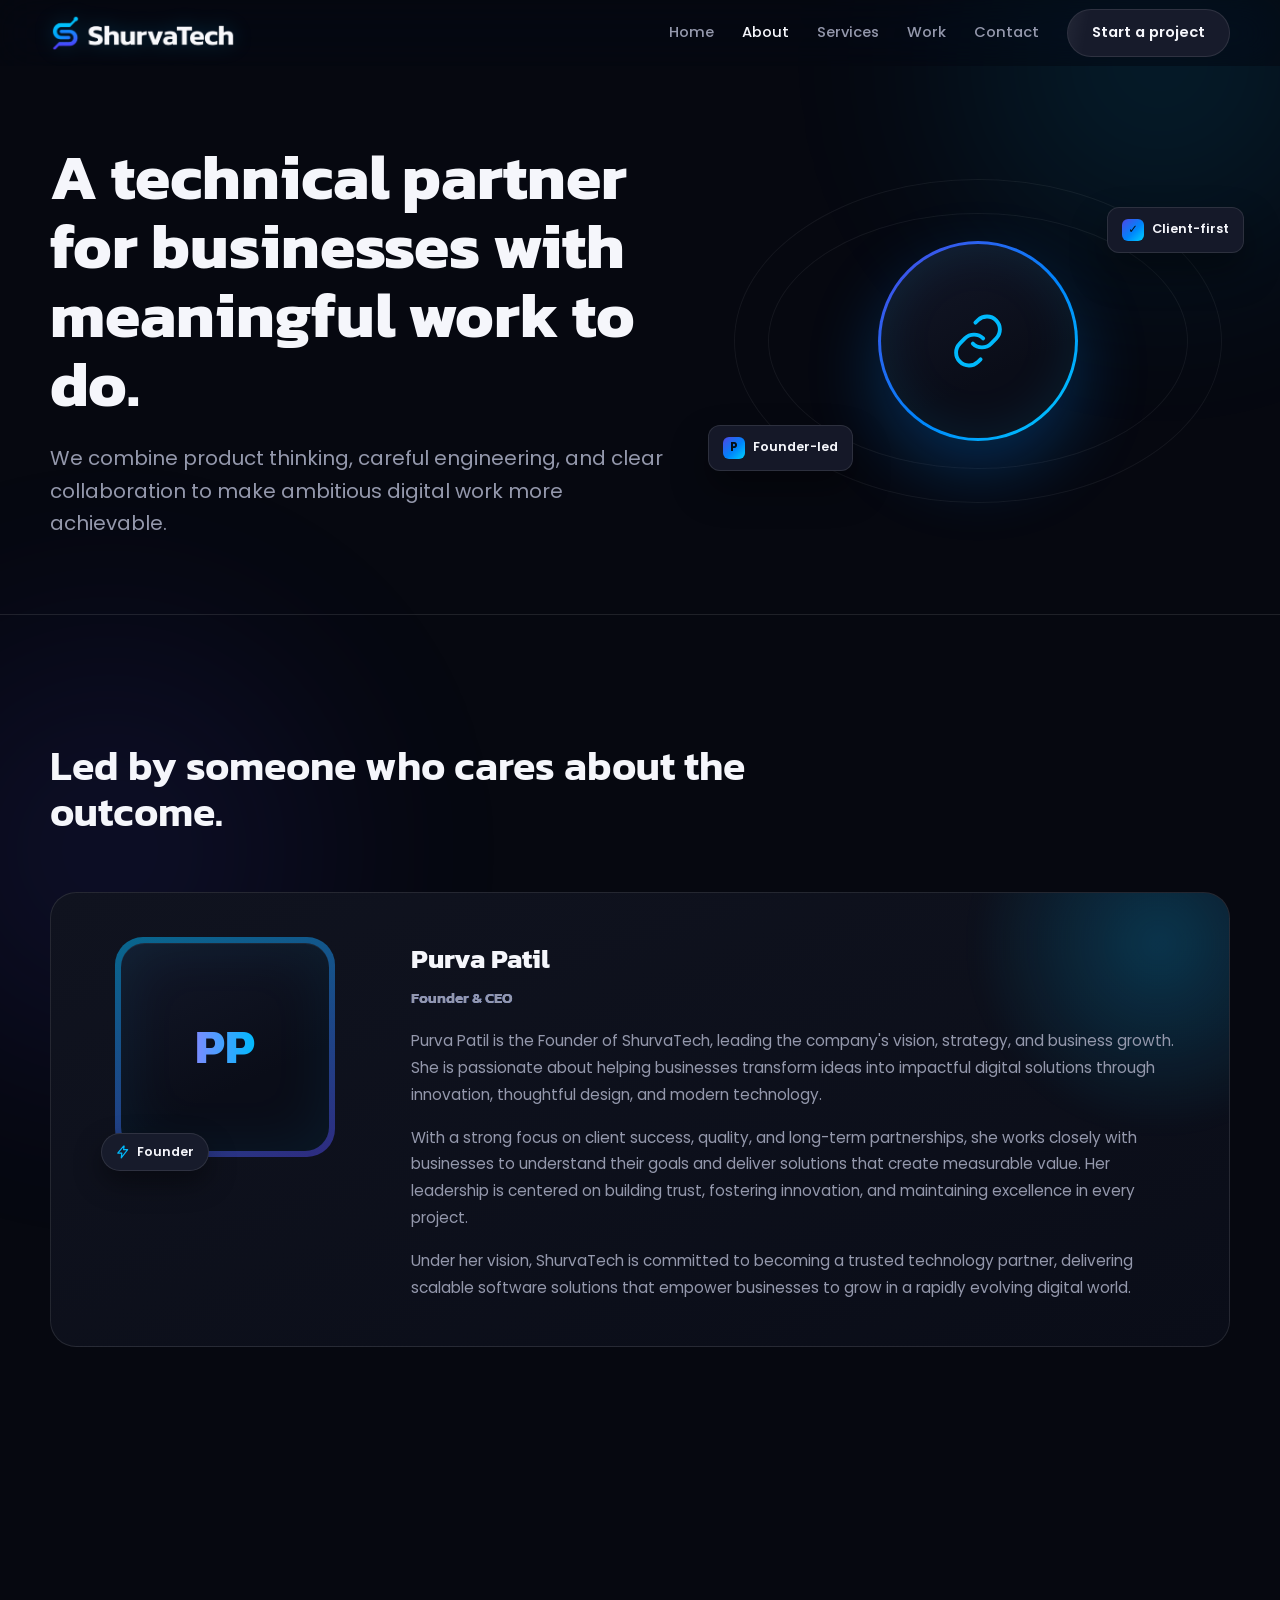
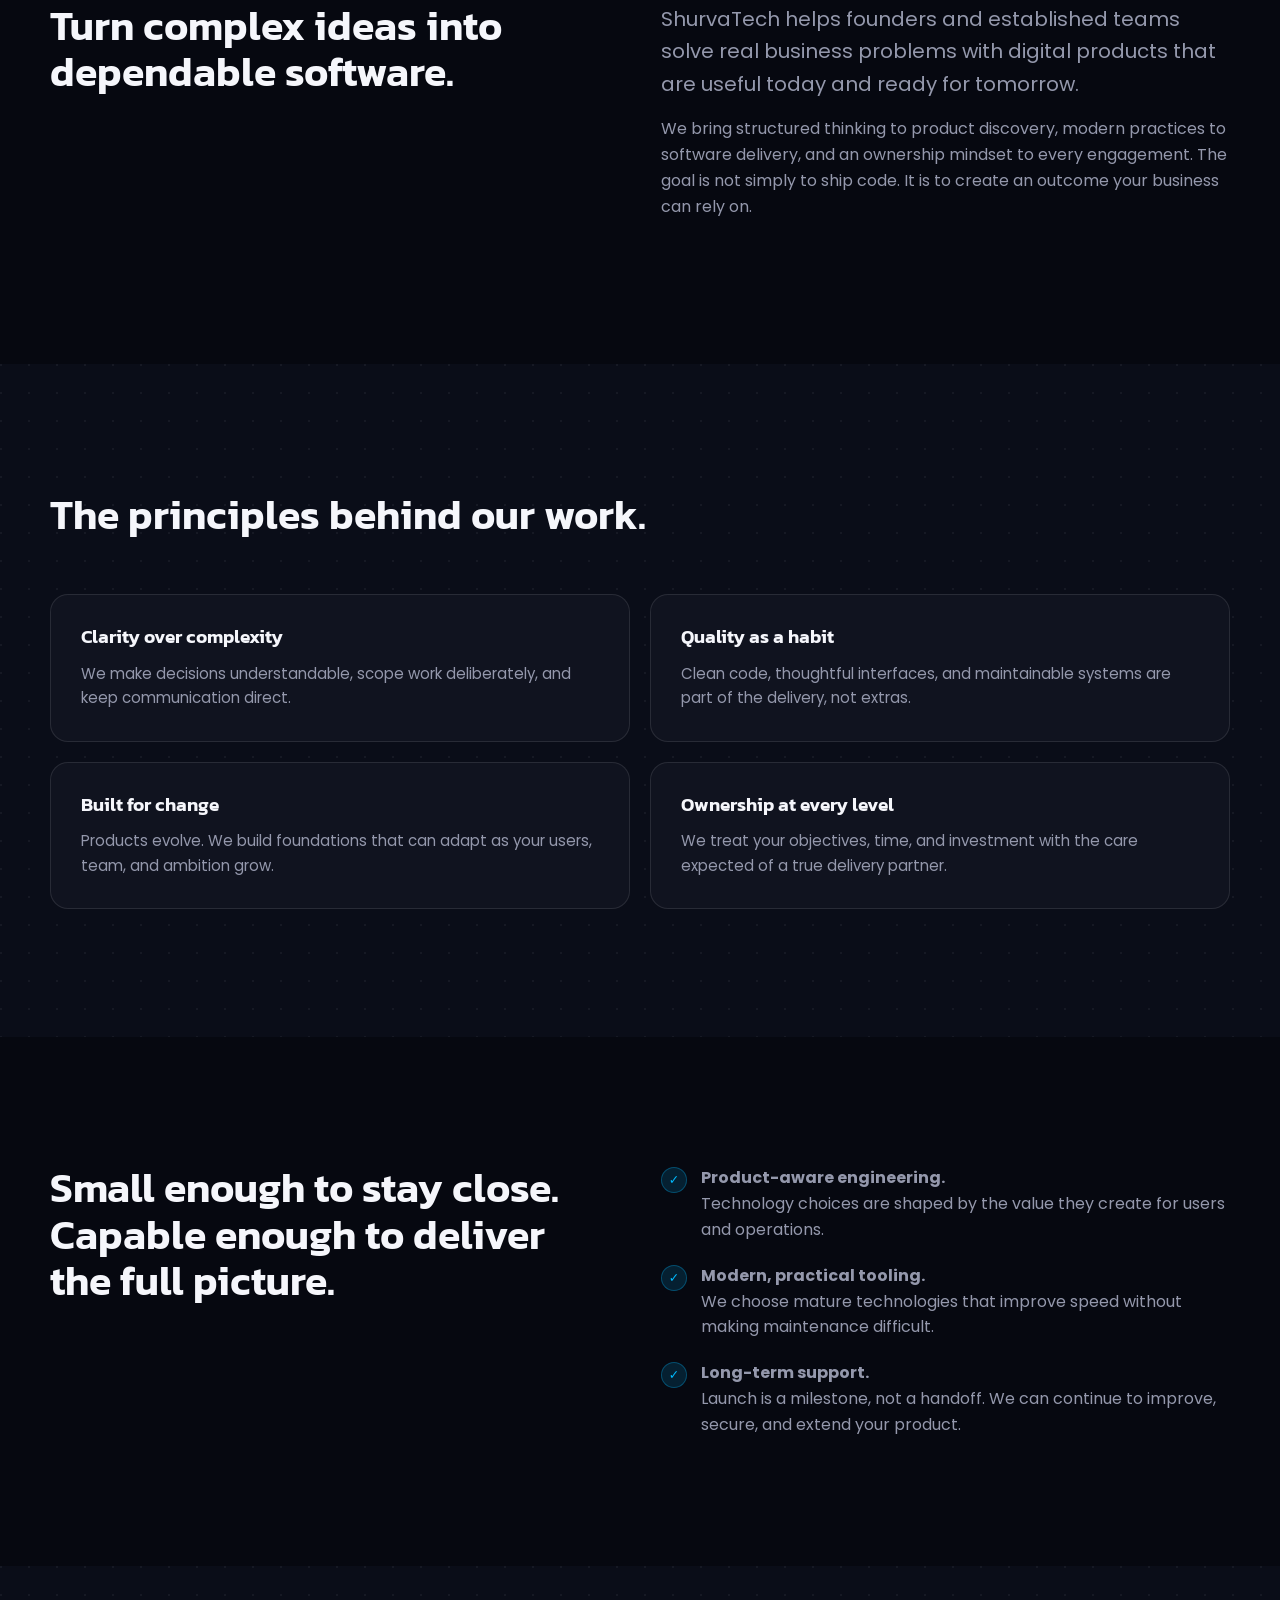
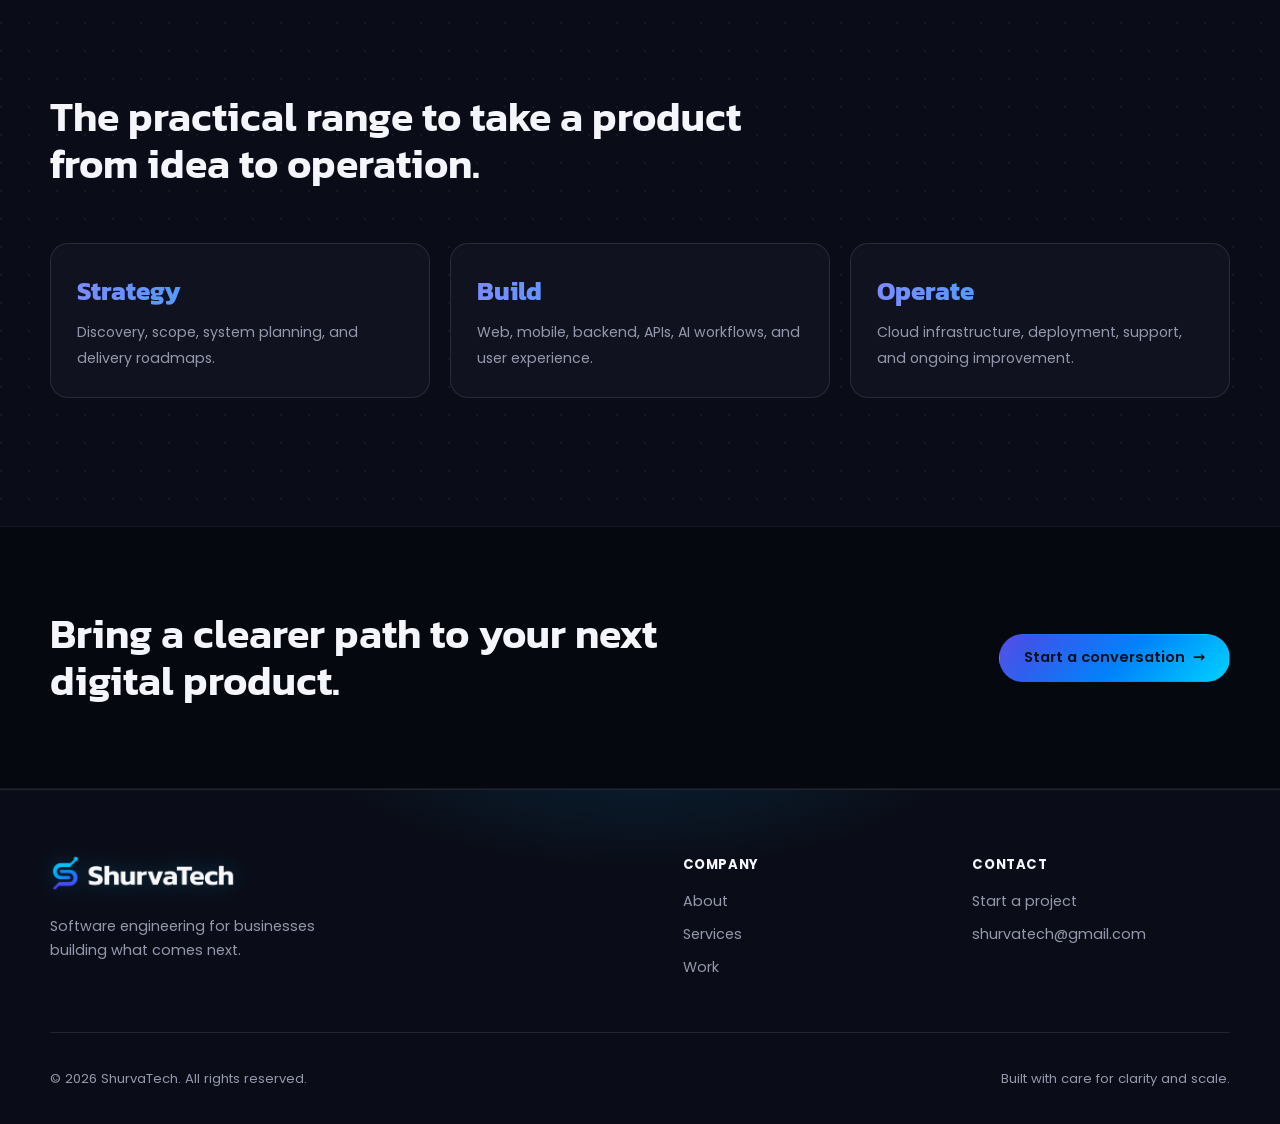
==== commit fbfcef51: "Updated design" ====
--- a/about.html
+++ b/about.html
@@ -13,7 +13,7 @@
 <meta property="og:locale" content="en_US">
 <meta name="twitter:card" content="summary">
 <meta name="twitter:title" content="About ShurvaTech | Product-Minded Software Engineering">
-<meta name="twitter:description" content="Learn how ShurvaTech turns ambitious ideas into reliable, scalable digital products through careful engineering and product thinking."><meta charset="utf-8"><meta name="viewport" content="width=device-width, initial-scale=1"><title>About ShurvaTech | Product-minded software engineering</title><link rel="icon" href="assets/images/brand/shurvatech-favicon.svg" type="image/svg+xml"><link rel="preconnect" href="https://fonts.googleapis.com"><link rel="preconnect" href="https://fonts.gstatic.com" crossorigin><link rel="stylesheet" href="https://fonts.googleapis.com/css2?family=Kanit:wght@500;600;650;700&family=Poppins:wght@400;500;600;700&display=swap"><link rel="stylesheet" href="assets/css/style.css?v=20260802-2"></head><body>
+<meta name="twitter:description" content="Learn how ShurvaTech turns ambitious ideas into reliable, scalable digital products through careful engineering and product thinking."><meta charset="utf-8"><meta name="viewport" content="width=device-width, initial-scale=1"><title>About ShurvaTech | Product-minded software engineering</title><link rel="icon" href="assets/images/brand/shurvatech-favicon.svg" type="image/svg+xml"><link rel="preconnect" href="https://fonts.googleapis.com"><link rel="preconnect" href="https://fonts.gstatic.com" crossorigin><link rel="stylesheet" href="https://fonts.googleapis.com/css2?family=Kanit:wght@500;600;650;700&family=Poppins:wght@400;500;600;700&display=swap"><link rel="stylesheet" href="assets/css/style.css?v=20260802-3"></head><body>
 <header class="site-header"><div class="container nav"><a class="brand" href="index.html" aria-label="ShurvaTech home"><img class="brand-logo" src="assets/images/brand/shurvatech-logo-lockup-transparent.png" alt="ShurvaTech"></a><nav class="nav-links" aria-label="Primary navigation"><a data-nav-link href="index.html">Home</a><a data-nav-link href="about.html">About</a><a data-nav-link href="services.html">Services</a><a data-nav-link href="portfolio.html">Work</a><a data-nav-link href="contact.html">Contact</a><a class="button" data-nav-link href="contact.html">Start a project</a></nav><button class="menu-button" type="button" data-menu-button aria-expanded="false" aria-controls="mobile-menu" aria-label="Open navigation"><svg class="icon" viewBox="0 0 24 24"><path d="M4 7h16M4 12h16M4 17h16"/></svg></button></div><div class="mobile-menu" id="mobile-menu" data-mobile-menu hidden><nav class="container mobile-menu-inner" aria-label="Mobile navigation"><a href="index.html">Home</a><a href="about.html">About</a><a href="services.html">Services</a><a href="portfolio.html">Work</a><a href="contact.html">Contact</a><a class="button" href="contact.html">Start a project</a></nav></div></header>
 <main><section class="page-hero"><div class="container page-hero-grid"><div data-reveal><h1 class="h1">A technical partner for businesses with meaningful work to do.</h1><p class="lead">We combine product thinking, careful engineering, and clear collaboration to make ambitious digital work more achievable.</p></div><div class="about-visual" aria-hidden="true" data-reveal><span class="orbit-ring r1"></span><span class="orbit-ring r2"></span><div class="connect-core"><div class="connect-core-inner"><svg viewBox="0 0 24 24" fill="none" stroke-linecap="round" stroke-linejoin="round"><path d="M10 13a5 5 0 0 0 7.07 0l2-2a5 5 0 0 0-7.07-7.07l-1 1"/><path d="M14 11a5 5 0 0 0-7.07 0l-2 2a5 5 0 0 0 7.07 7.07l1-1"/></svg></div></div><div class="visual-chip chip-one"><strong>P</strong> Founder-led</div><div class="visual-chip chip-two"><strong>&#10003;</strong> Client-first</div></div></div></section>
 <section class="section"><div class="container"><div class="section-heading" data-reveal><div><h2 class="h2">Led by someone who cares about the outcome.</h2></div></div><div class="founder-card" data-reveal><div class="founder-avatar"><div class="founder-avatar-mark"><span>PP</span></div><span class="founder-avatar-badge"><svg viewBox="0 0 24 24" fill="none" stroke-width="2" stroke-linecap="round" stroke-linejoin="round"><path d="M13 2 3 14h7l-1 8 11-14h-7l1-6Z"/></svg>Founder</span></div><div class="founder-body"><h3 class="founder-name">Purva Patil</h3><p class="founder-role">Founder &amp; CEO</p><p>Purva Patil is the Founder of ShurvaTech, leading the company's vision, strategy, and business growth. She is passionate about helping businesses transform ideas into impactful digital solutions through innovation, thoughtful design, and modern technology.</p><p>With a strong focus on client success, quality, and long-term partnerships, she works closely with businesses to understand their goals and deliver solutions that create measurable value. Her leadership is centered on building trust, fostering innovation, and maintaining excellence in every project.</p><p>Under her vision, ShurvaTech is committed to becoming a trusted technology partner, delivering scalable software solutions that empower businesses to grow in a rapidly evolving digital world.</p></div></div></div></section>
--- a/assets/css/style.css
+++ b/assets/css/style.css
@@ -224,9 +224,7 @@
 .faq p { max-width: 720px; margin: -3px 0 21px; color: var(--muted); }
 
 /* cta band */
-.cta-band { position: relative; background: var(--surface); border-top: 1px solid var(--line); border-bottom: 1px solid var(--line); overflow: hidden; }
-.cta-band::before { content: ''; position: absolute; top: -160px; right: -80px; width: 460px; height: 460px; border-radius: 50%; background: radial-gradient(circle, rgba(0,186,253,.3), transparent 70%); filter: blur(10px); pointer-events: none; animation: driftBlob 16s ease-in-out infinite; }
-.cta-band::after { content: ''; position: absolute; bottom: -180px; left: -100px; width: 420px; height: 420px; border-radius: 50%; background: radial-gradient(circle, rgba(79,70,229,.25), transparent 70%); filter: blur(10px); pointer-events: none; animation: driftBlob 20s ease-in-out infinite reverse; }
+.cta-band { position: relative; background: var(--bg); border-top: 1px solid var(--line-soft); border-bottom: 1px solid var(--line-soft); overflow: hidden; }
 .cta-inner { position: relative; display: flex; align-items: center; justify-content: space-between; gap: 40px; padding: 84px 0; }
 .cta-inner .h2 { max-width: 630px; }
 .cta-inner .body-copy { color: var(--muted); }
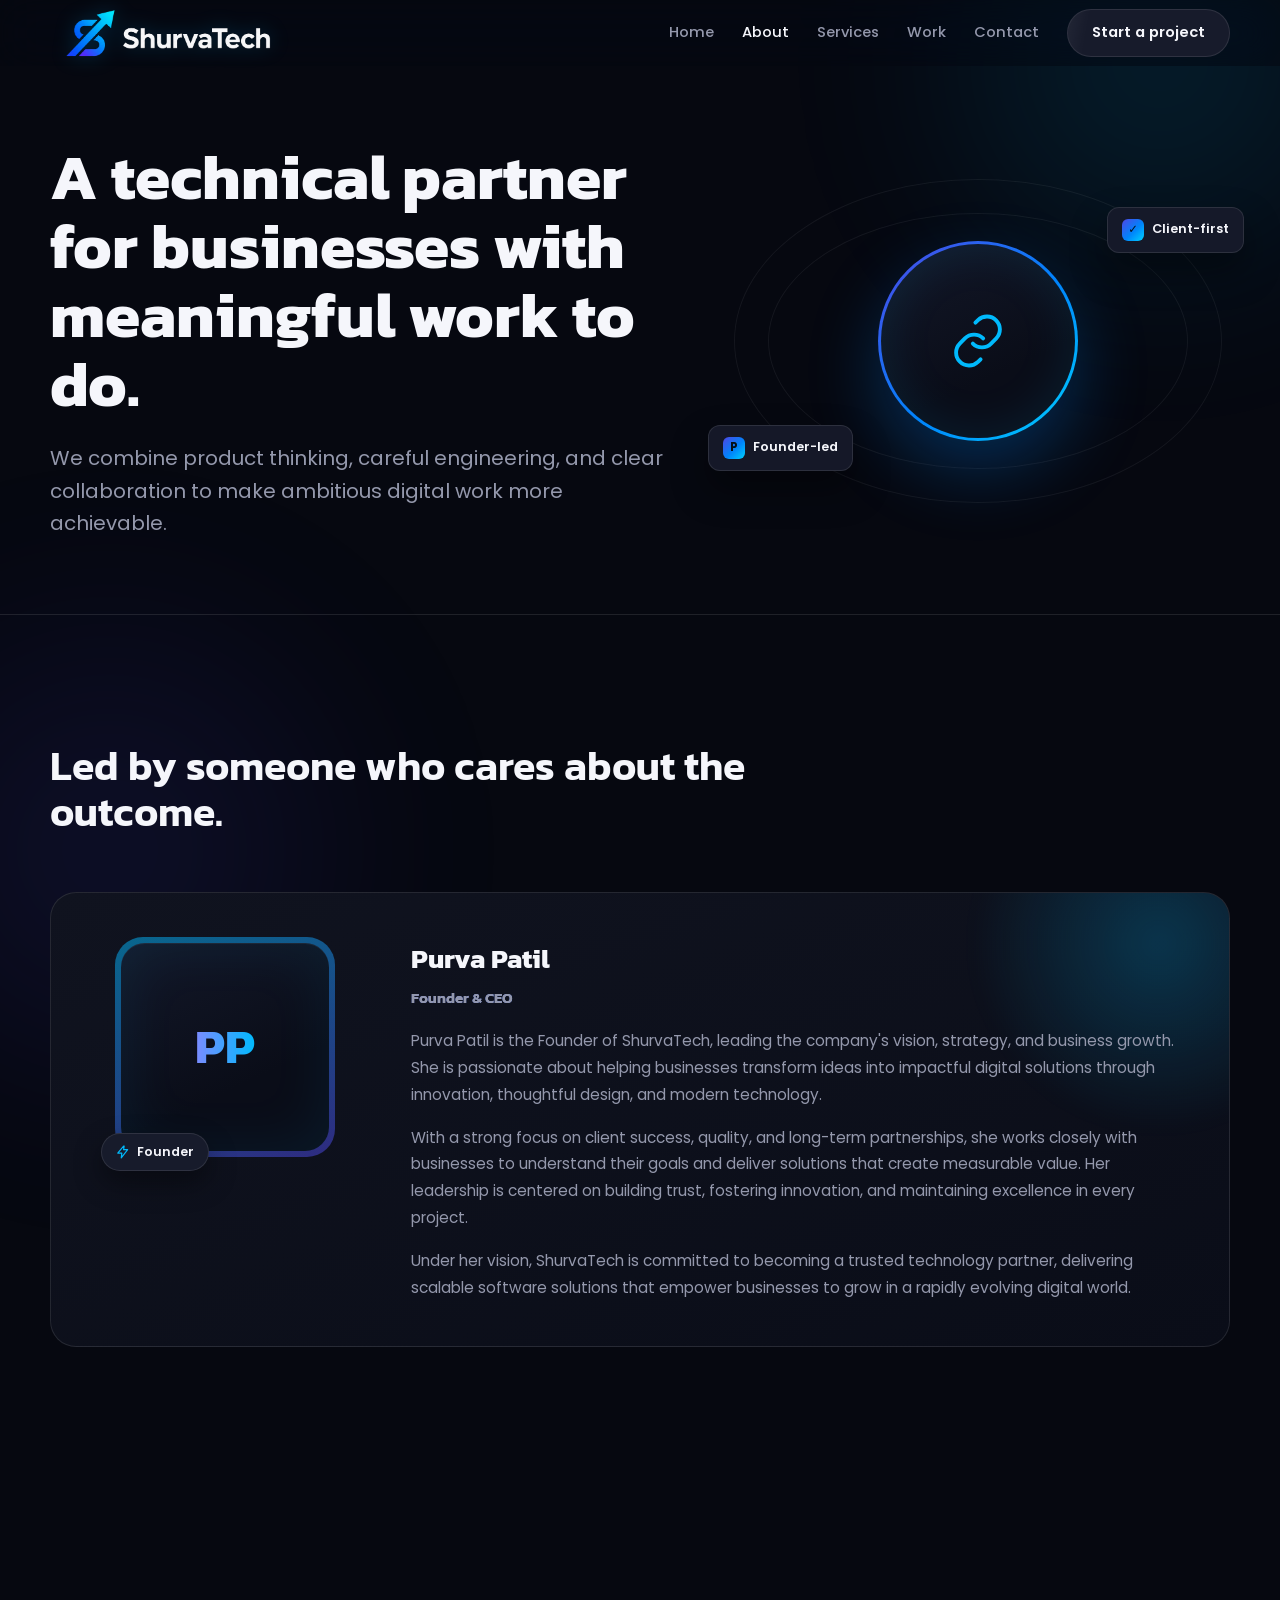
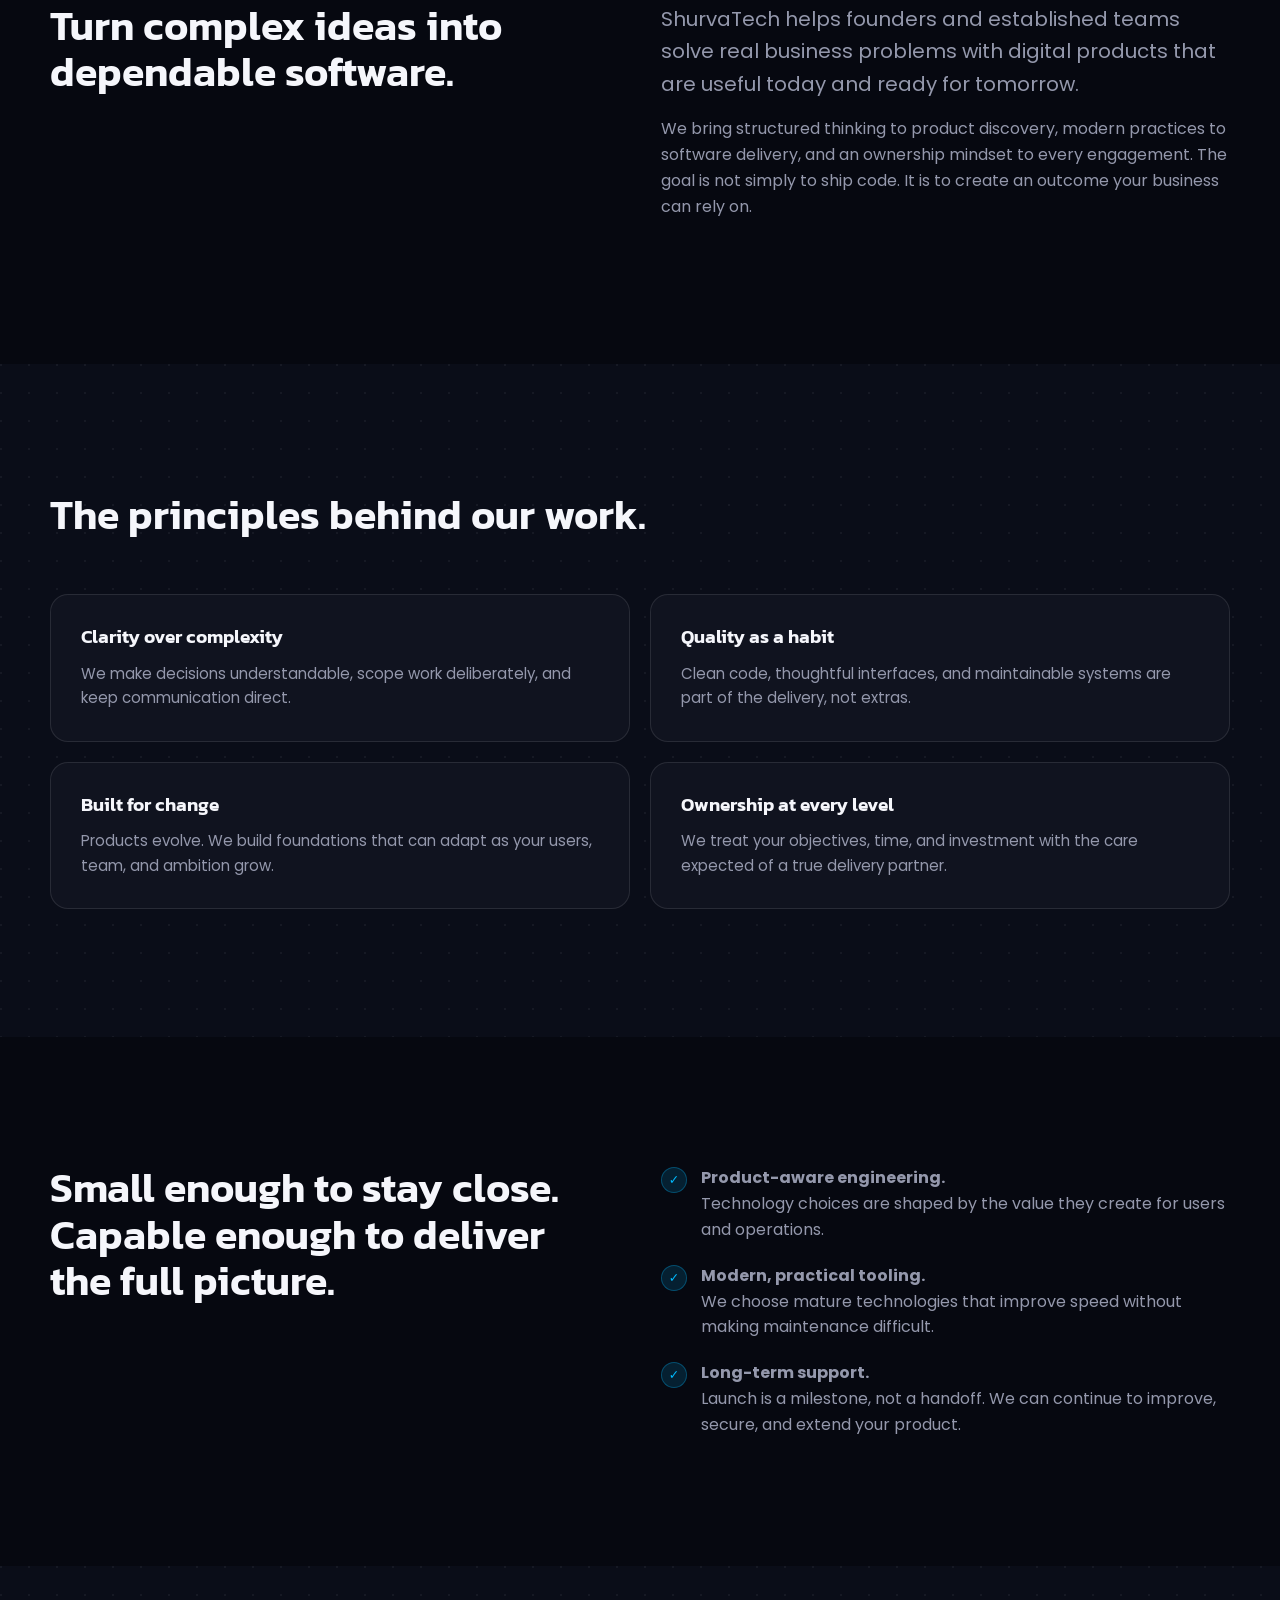
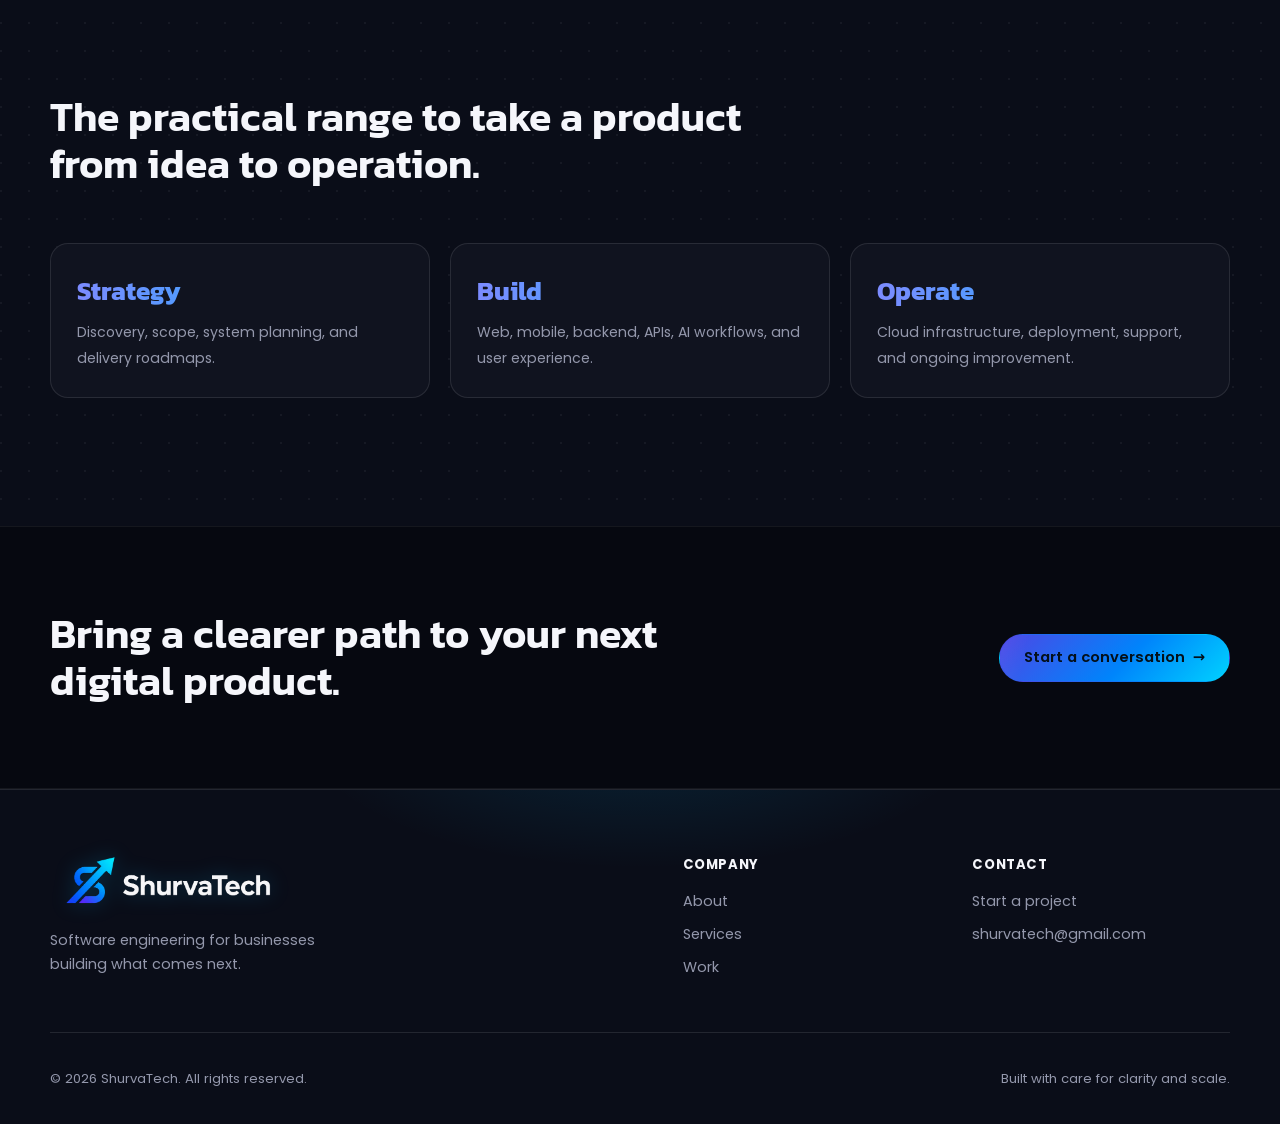
==== commit d369893f: "Updated logo" ====
--- a/about.html
+++ b/about.html
@@ -1,5 +1,9 @@
-<!doctype html><html lang="en"><head>
-<meta name="description" content="Learn how ShurvaTech turns ambitious ideas into reliable, scalable digital products through careful engineering and product thinking.">
+<!doctype html>
+<html lang="en">
+<head>
+  <meta charset="utf-8">
+  <meta name="viewport" content="width=device-width, initial-scale=1">
+  <meta name="description" content="Learn how ShurvaTech turns ambitious ideas into reliable, scalable digital products through careful engineering and product thinking.">
 <meta name="keywords" content="software development company, custom software development, AI solutions, web development, mobile app development, SaaS development, cloud infrastructure, API development, UI UX engineering">
 <meta name="author" content="ShurvaTech">
 <meta name="robots" content="index, follow">
@@ -11,10 +15,15 @@
 <meta property="og:description" content="Learn how ShurvaTech turns ambitious ideas into reliable, scalable digital products through careful engineering and product thinking.">
 <meta property="og:url" content="https://shurvatech.com/about.html">
 <meta property="og:locale" content="en_US">
+<meta property="og:image" content="https://shurvatech.com/assets/images/brand/shurvatech-logo-lockup.png">
+<meta property="og:image:alt" content="ShurvaTech software development company logo">
+<meta name="twitter:image" content="https://shurvatech.com/assets/images/brand/shurvatech-logo-lockup.png">
+<script type="application/ld+json">{"@context":"https://schema.org","@graph":[{"@type":"Organization","@id":"https://shurvatech.com/#organization","name":"ShurvaTech","url":"https://shurvatech.com/","logo":"https://shurvatech.com/assets/images/brand/shurvatech-logo-lockup.png","email":"shurvatech@gmail.com","founder":{"@type":"Person","name":"Purva Patil"},"sameAs":[]},{"@type":"WebSite","@id":"https://shurvatech.com/#website","url":"https://shurvatech.com/","name":"ShurvaTech","publisher":{"@id":"https://shurvatech.com/#organization"},"inLanguage":"en-US"}]}</script>
 <meta name="twitter:card" content="summary">
 <meta name="twitter:title" content="About ShurvaTech | Product-Minded Software Engineering">
-<meta name="twitter:description" content="Learn how ShurvaTech turns ambitious ideas into reliable, scalable digital products through careful engineering and product thinking."><meta charset="utf-8"><meta name="viewport" content="width=device-width, initial-scale=1"><title>About ShurvaTech | Product-minded software engineering</title><link rel="icon" href="assets/images/brand/shurvatech-favicon.svg" type="image/svg+xml"><link rel="preconnect" href="https://fonts.googleapis.com"><link rel="preconnect" href="https://fonts.gstatic.com" crossorigin><link rel="stylesheet" href="https://fonts.googleapis.com/css2?family=Kanit:wght@500;600;650;700&family=Poppins:wght@400;500;600;700&display=swap"><link rel="stylesheet" href="assets/css/style.css?v=20260802-3"></head><body>
-<header class="site-header"><div class="container nav"><a class="brand" href="index.html" aria-label="ShurvaTech home"><img class="brand-logo" src="assets/images/brand/shurvatech-logo-lockup-transparent.png" alt="ShurvaTech"></a><nav class="nav-links" aria-label="Primary navigation"><a data-nav-link href="index.html">Home</a><a data-nav-link href="about.html">About</a><a data-nav-link href="services.html">Services</a><a data-nav-link href="portfolio.html">Work</a><a data-nav-link href="contact.html">Contact</a><a class="button" data-nav-link href="contact.html">Start a project</a></nav><button class="menu-button" type="button" data-menu-button aria-expanded="false" aria-controls="mobile-menu" aria-label="Open navigation"><svg class="icon" viewBox="0 0 24 24"><path d="M4 7h16M4 12h16M4 17h16"/></svg></button></div><div class="mobile-menu" id="mobile-menu" data-mobile-menu hidden><nav class="container mobile-menu-inner" aria-label="Mobile navigation"><a href="index.html">Home</a><a href="about.html">About</a><a href="services.html">Services</a><a href="portfolio.html">Work</a><a href="contact.html">Contact</a><a class="button" href="contact.html">Start a project</a></nav></div></header>
+<meta name="twitter:description" content="Learn how ShurvaTech turns ambitious ideas into reliable, scalable digital products through careful engineering and product thinking.">
+<title>About ShurvaTech | Product-minded software engineering</title><link rel="icon" href="/assets/images/brand/shurvatech-arrow-icon.png?v=20260803-2" type="image/png"><link rel="shortcut icon" href="/assets/images/brand/shurvatech-arrow-icon.png?v=20260803-2" type="image/png"><link rel="apple-touch-icon" href="/assets/images/brand/shurvatech-arrow-icon.png?v=20260803-2"><link rel="manifest" href="/site.webmanifest"><meta name="msapplication-config" content="/browserconfig.xml"><link rel="preconnect" href="https://fonts.googleapis.com"><link rel="preconnect" href="https://fonts.gstatic.com" crossorigin><link rel="stylesheet" href="https://fonts.googleapis.com/css2?family=Kanit:wght@500;600;650;700&family=Poppins:wght@400;500;600;700&display=swap"><link rel="stylesheet" href="assets/css/style.css?v=20260803-2"></head><body>
+<header class="site-header"><div class="container nav"><a class="brand" href="/" aria-label="ShurvaTech home"><img class="brand-logo" src="assets/images/brand/shurvatech-logo-lockup-transparent.png" alt="ShurvaTech"></a><nav class="nav-links" aria-label="Primary navigation"><a data-nav-link href="/">Home</a><a data-nav-link href="about.html">About</a><a data-nav-link href="services.html">Services</a><a data-nav-link href="portfolio.html">Work</a><a data-nav-link href="contact.html">Contact</a><a class="button" data-nav-link href="contact.html">Start a project</a></nav><button class="menu-button" type="button" data-menu-button aria-expanded="false" aria-controls="mobile-menu" aria-label="Open navigation"><svg class="icon" viewBox="0 0 24 24"><path d="M4 7h16M4 12h16M4 17h16"/></svg></button></div><div class="mobile-menu" id="mobile-menu" data-mobile-menu hidden><nav class="container mobile-menu-inner" aria-label="Mobile navigation"><a href="/">Home</a><a href="about.html">About</a><a href="services.html">Services</a><a href="portfolio.html">Work</a><a href="contact.html">Contact</a><a class="button" href="contact.html">Start a project</a></nav></div></header>
 <main><section class="page-hero"><div class="container page-hero-grid"><div data-reveal><h1 class="h1">A technical partner for businesses with meaningful work to do.</h1><p class="lead">We combine product thinking, careful engineering, and clear collaboration to make ambitious digital work more achievable.</p></div><div class="about-visual" aria-hidden="true" data-reveal><span class="orbit-ring r1"></span><span class="orbit-ring r2"></span><div class="connect-core"><div class="connect-core-inner"><svg viewBox="0 0 24 24" fill="none" stroke-linecap="round" stroke-linejoin="round"><path d="M10 13a5 5 0 0 0 7.07 0l2-2a5 5 0 0 0-7.07-7.07l-1 1"/><path d="M14 11a5 5 0 0 0-7.07 0l-2 2a5 5 0 0 0 7.07 7.07l1-1"/></svg></div></div><div class="visual-chip chip-one"><strong>P</strong> Founder-led</div><div class="visual-chip chip-two"><strong>&#10003;</strong> Client-first</div></div></div></section>
 <section class="section"><div class="container"><div class="section-heading" data-reveal><div><h2 class="h2">Led by someone who cares about the outcome.</h2></div></div><div class="founder-card" data-reveal><div class="founder-avatar"><div class="founder-avatar-mark"><span>PP</span></div><span class="founder-avatar-badge"><svg viewBox="0 0 24 24" fill="none" stroke-width="2" stroke-linecap="round" stroke-linejoin="round"><path d="M13 2 3 14h7l-1 8 11-14h-7l1-6Z"/></svg>Founder</span></div><div class="founder-body"><h3 class="founder-name">Purva Patil</h3><p class="founder-role">Founder &amp; CEO</p><p>Purva Patil is the Founder of ShurvaTech, leading the company's vision, strategy, and business growth. She is passionate about helping businesses transform ideas into impactful digital solutions through innovation, thoughtful design, and modern technology.</p><p>With a strong focus on client success, quality, and long-term partnerships, she works closely with businesses to understand their goals and deliver solutions that create measurable value. Her leadership is centered on building trust, fostering innovation, and maintaining excellence in every project.</p><p>Under her vision, ShurvaTech is committed to becoming a trusted technology partner, delivering scalable software solutions that empower businesses to grow in a rapidly evolving digital world.</p></div></div></div></section>
 <section class="section"><div class="container split"><div data-reveal><h2 class="h2">Turn complex ideas into dependable software.</h2></div><div data-reveal><p class="lead" style="margin-top:0">ShurvaTech helps founders and established teams solve real business problems with digital products that are useful today and ready for tomorrow.</p><p class="body-copy">We bring structured thinking to product discovery, modern practices to software delivery, and an ownership mindset to every engagement. The goal is not simply to ship code. It is to create an outcome your business can rely on.</p></div></div></section>
@@ -22,4 +31,4 @@
 <section class="section"><div class="container split"><div data-reveal><h2 class="h2">Small enough to stay close. Capable enough to deliver the full picture.</h2></div><div data-reveal><ul class="checklist"><li><span class="check">&#10003;</span><span><strong>Product-aware engineering.</strong><br>Technology choices are shaped by the value they create for users and operations.</span></li><li><span class="check">&#10003;</span><span><strong>Modern, practical tooling.</strong><br>We choose mature technologies that improve speed without making maintenance difficult.</span></li><li><span class="check">&#10003;</span><span><strong>Long-term support.</strong><br>Launch is a milestone, not a handoff. We can continue to improve, secure, and extend your product.</span></li></ul></div></div></section>
 <section class="section surface"><div class="container"><div class="section-heading" data-reveal><div><h2 class="h2">The practical range to take a product from idea to operation.</h2></div></div><div class="stat-row"><div class="stat" data-reveal><strong>Strategy</strong><span>Discovery, scope, system planning, and delivery roadmaps.</span></div><div class="stat" data-reveal><strong>Build</strong><span>Web, mobile, backend, APIs, AI workflows, and user experience.</span></div><div class="stat" data-reveal><strong>Operate</strong><span>Cloud infrastructure, deployment, support, and ongoing improvement.</span></div></div></div></section>
 <section class="cta-band"><div class="container cta-inner"><div><h2 class="h2">Bring a clearer path to your next digital product.</h2></div><a class="button" data-magnetic href="contact.html">Start a conversation <span>&#8594;</span></a></div></section></main>
-<footer class="site-footer"><div class="container footer-main"><div class="footer-brand"><a class="brand" href="index.html" aria-label="ShurvaTech home"><img class="brand-logo" src="assets/images/brand/shurvatech-logo-lockup-transparent.png" alt="ShurvaTech"></a><p>Software engineering for businesses building what comes next.</p></div><div><p class="footer-title">Company</p><div class="footer-links"><a href="about.html">About</a><a href="services.html">Services</a><a href="portfolio.html">Work</a></div></div><div><p class="footer-title">Contact</p><div class="footer-links"><a href="contact.html">Start a project</a><a href="mailto:shurvatech@gmail.com">shurvatech@gmail.com</a></div></div></div><div class="container footer-bottom"><p>&copy; <span data-year></span> ShurvaTech. All rights reserved.</p><p>Built with care for clarity and scale.</p></div></footer><script src="assets/js/script.js?v=20260801-2"></script></body></html>
+<footer class="site-footer"><div class="container footer-main"><div class="footer-brand"><a class="brand" href="/" aria-label="ShurvaTech home"><img class="brand-logo" src="assets/images/brand/shurvatech-logo-lockup-transparent.png" alt="ShurvaTech"></a><p>Software engineering for businesses building what comes next.</p></div><div><p class="footer-title">Company</p><div class="footer-links"><a href="about.html">About</a><a href="services.html">Services</a><a href="portfolio.html">Work</a></div></div><div><p class="footer-title">Contact</p><div class="footer-links"><a href="contact.html">Start a project</a><a href="mailto:shurvatech@gmail.com">shurvatech@gmail.com</a></div></div></div><div class="container footer-bottom"><p>&copy; <span data-year></span> ShurvaTech. All rights reserved.</p><p>Built with care for clarity and scale.</p></div></footer><script src="assets/js/script.js?v=20260801-2"></script></body></html>
--- a/assets/css/style.css
+++ b/assets/css/style.css
@@ -60,7 +60,7 @@
 .nav { min-height: 66px; display: flex; align-items: center; justify-content: space-between; gap: 24px; }
 .brand { display: inline-flex; align-items: center; color: var(--ink); transition: opacity .2s ease; }
 .brand:hover { opacity: .85; }
-.brand .brand-logo { width: auto; height: 38px; max-width: min(236px, 42vw); filter: drop-shadow(0 0 10px rgba(0,186,253,.22)); object-fit: contain; }
+.brand .brand-logo { width: min(236px, 42vw); height: auto; max-height: 52px; filter: drop-shadow(0 0 10px rgba(0,186,253,.22)); object-fit: contain; }
 .nav-links { display: flex; align-items: center; gap: 28px; color: var(--muted); font-size: .92rem; font-weight: 500; }
 .nav-links a:not(.button) { position: relative; padding: 4px 0; transition: color .2s ease; }
 .nav-links a:not(.button)::after { content: ''; position: absolute; left: 0; right: 100%; bottom: 0; height: 2px; background: var(--grad); border-radius: 2px; transition: right .28s var(--ease); }
@@ -81,11 +81,12 @@
 .mobile-menu { border-top: 1px solid var(--line-soft); background: var(--bg-soft); }
 .mobile-menu-inner { padding: 16px 0 20px; display: grid; gap: 4px; }
 .mobile-menu a { padding: 11px 0; font-weight: 500; color: var(--muted); }
-.mobile-menu .button { margin-top: 10px; color: #04101a; justify-content: center; }
+.mobile-menu .button { margin-top: 10px; justify-content: center; border-color: transparent; background: var(--grad); color: #04101a; box-shadow: 0 10px 24px rgba(0,132,251,.22); }
+.mobile-menu .button:hover { background: var(--grad); color: #04101a; }
 
 /* hero */
 .hero { padding: 88px 0 90px; overflow: hidden; }
-.hero-grid { display: grid; grid-template-columns: minmax(0,1.05fr) minmax(360px,.95fr); align-items: center; gap: 80px; }
+.hero-grid { display: grid; grid-template-columns: minmax(0,1.05fr) minmax(360px,.95fr); align-items: start; gap: 80px; }
 .hero-actions, .button-row { display: flex; flex-wrap: wrap; gap: 14px; margin-top: 36px; }
 .hero-note { margin-top: 24px; color: var(--muted); font-size: .88rem; }
 .badge-row { display: flex; flex-wrap: wrap; gap: 10px; margin-top: 36px; }
@@ -95,7 +96,7 @@
 .trust-row { display: grid; grid-template-columns: repeat(3, auto); gap: 40px; margin-top: 48px; }
 .trust-stat strong { display: block; font-family: "Kanit", sans-serif; font-size: 2rem; font-weight: 650; background: var(--grad-text); background-size: 300% auto; -webkit-background-clip: text; background-clip: text; color: transparent; }
 .trust-stat span { color: var(--muted); font-size: .82rem; }
-.hero-visual { position: relative; min-height: 460px; display: grid; place-items: center; animation: floatCard 7s ease-in-out infinite; }
+.hero-visual { position: relative; min-height: 460px; display: grid; place-items: start center; padding-top: 34px; animation: floatCard 7s ease-in-out infinite; }
 @keyframes floatCard { 0%,100% { transform: translateY(0); } 50% { transform: translateY(-12px); } }
 .hero-visual::before { content: ''; position: absolute; inset: -60px; z-index: -1; background: conic-gradient(from 0deg, rgba(0,186,253,.22), rgba(79,70,229,.22), rgba(0,210,255,.22), rgba(0,186,253,.22)); filter: blur(60px); opacity: .55; border-radius: 50%; animation: spinSlow 16s linear infinite; }
 @keyframes spinSlow { to { transform: rotate(360deg); } }
@@ -149,8 +150,21 @@
 .service-icon svg { width: 27px; height: 27px; stroke: currentColor; stroke-width: 1.7; fill: none; }
 .service h3 { position: relative; }
 .service p { position: relative; margin: 0; color: var(--muted); font-size: .94rem; }
-.service-more { position: relative; display: inline-flex; align-items: center; gap: 6px; margin-top: 20px; color: var(--accent); font-size: .84rem; font-weight: 600; opacity: 0; transform: translateX(-4px); transition: opacity .25s ease, transform .25s ease; }
+.service-more { position: relative; display: inline-flex; align-items: center; gap: 6px; margin-top: 20px; color: var(--accent); font-size: .84rem; font-weight: 600; opacity: .9; transform: none; transition: opacity .25s ease, transform .25s ease, color .25s ease; }
 .service:hover .service-more { opacity: 1; transform: none; }
+.service-more:hover { color: var(--ink); }
+.service-details { display: grid; grid-template-columns: repeat(3, 1fr); gap: 22px; }
+.service-detail { scroll-margin-top: 110px; position: relative; min-height: 390px; padding: 36px 34px; border: 1px solid var(--line); border-radius: var(--radius); background: linear-gradient(160deg, var(--surface), var(--bg-soft)); overflow: hidden; transition: transform .3s var(--ease), border-color .3s var(--ease), box-shadow .3s var(--ease); }
+.service-detail::before { content: ''; position: absolute; inset: 0; opacity: 0; background: radial-gradient(280px circle at 18% 0%, rgba(0,186,253,.14), transparent 62%); transition: opacity .25s ease; pointer-events: none; }
+.service-detail:hover { transform: translateY(-5px); border-color: rgba(0,186,253,.38); box-shadow: 0 22px 48px rgba(0,0,0,.34); }
+.service-detail:hover::before { opacity: 1; }
+.service-detail .h3, .service-detail p, .detail-list, .service-kicker { position: relative; }
+.service-detail .h3 { margin-bottom: 16px; }
+.service-detail p { margin: 0; color: var(--muted); font-size: 1rem; line-height: 1.75; }
+.service-kicker { display: inline-flex; align-items: center; justify-content: center; width: 42px; height: 34px; margin-bottom: 34px; border: 1px solid var(--line); border-radius: 999px; font-family: "Kanit", sans-serif; color: var(--accent); font-size: .82rem; font-weight: 650; }
+.detail-list { display: grid; gap: 12px; padding: 0; margin: 28px 0 0; list-style: none; color: var(--muted); font-size: .92rem; }
+.detail-list li { position: relative; padding-left: 18px; line-height: 1.55; }
+.detail-list li::before { content: ''; position: absolute; left: 0; top: .62em; width: 6px; height: 6px; border-radius: 50%; background: var(--accent); box-shadow: 0 0 10px rgba(0,186,253,.42); }
 
 /* split / checklist */
 .split { display: grid; grid-template-columns: .95fr 1.05fr; gap: 96px; align-items: start; }
@@ -362,11 +376,11 @@
   .about-visual { min-height: 220px; }
   .founder-card { padding: 30px; text-align: center; }
   .founder-avatar { margin-inline: auto; }
-  .hero-visual { min-height: 380px; }
+  .hero-visual { min-height: 380px; padding-top: 0; place-items: center; }
   .trust-row { grid-template-columns: repeat(3,1fr); gap: 24px; }
   .proof-inner { grid-template-columns: repeat(2,1fr); padding: 22px 0; }
   .proof-label { grid-column: 1 / -1; }
-  .service-grid { grid-template-columns: repeat(2,1fr); }
+  .service-grid,.service-details { grid-template-columns: repeat(2,1fr); }
   .project-grid-compact { grid-template-columns: repeat(2,1fr); }
   .process { grid-template-columns: repeat(2,1fr); }
   .process::before { display: none; }
@@ -388,7 +402,7 @@
   .chip-one { left: 9px; bottom: 18px; }
   .chip-two { display: none; }
   .trust-row { grid-template-columns: repeat(3,1fr); gap: 14px; }
-  .proof-inner,.service-grid,.project-grid,.quote-grid,.form-grid,.stat-row,.values { grid-template-columns: 1fr; }
+  .proof-inner,.service-grid,.service-details,.project-grid,.quote-grid,.form-grid,.stat-row,.values { grid-template-columns: 1fr; }
   .section-heading,.portfolio-intro,.cta-inner,.footer-bottom { display: block; }
   .section-heading .section-link { display: inline-block; margin-top: 22px; }
   .service { min-height: auto; }
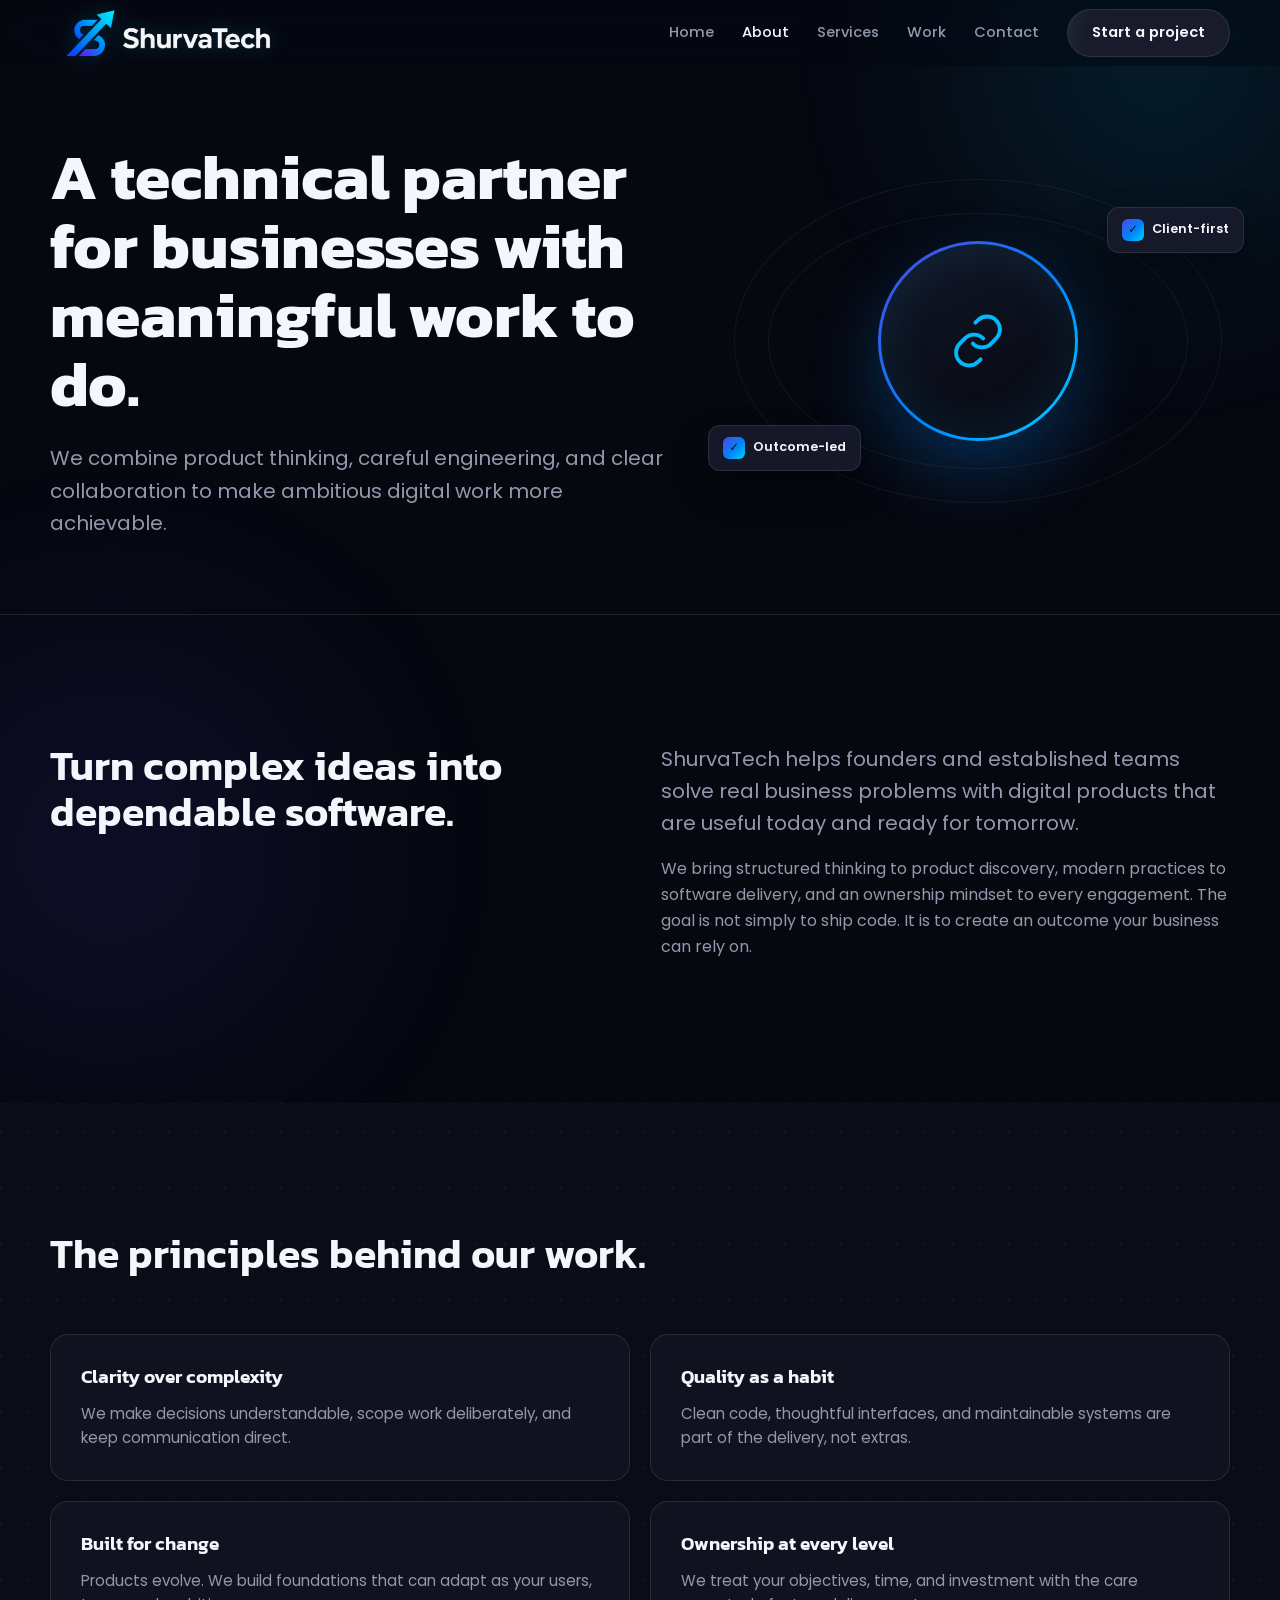
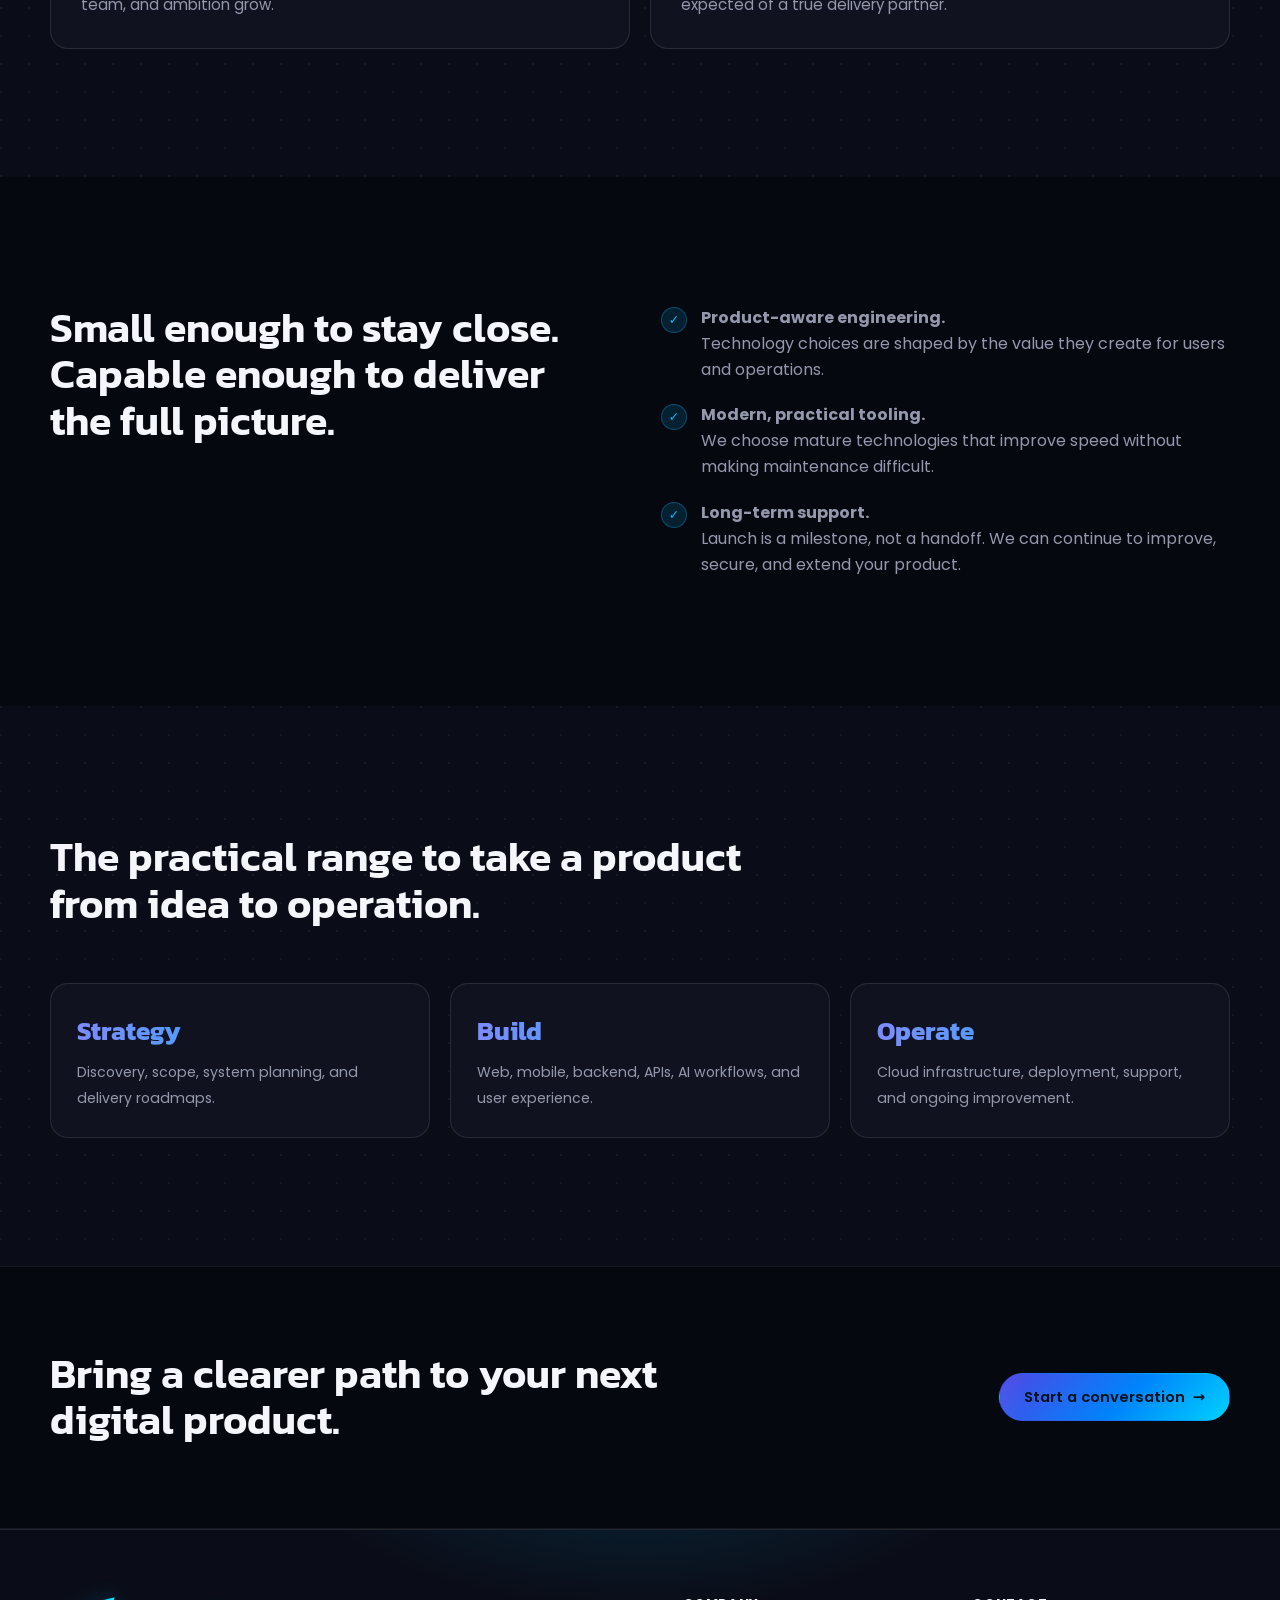
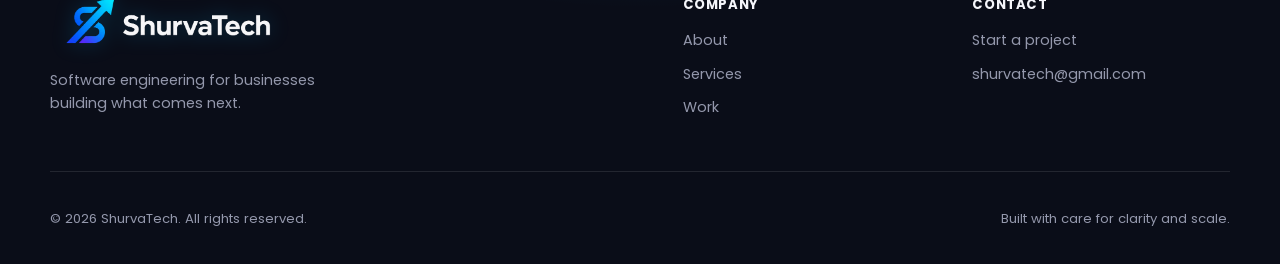
==== commit 755f2434: "update about page" ====
--- a/about.html
+++ b/about.html
@@ -18,14 +18,13 @@
 <meta property="og:image" content="https://shurvatech.com/assets/images/brand/shurvatech-logo-lockup.png">
 <meta property="og:image:alt" content="ShurvaTech software development company logo">
 <meta name="twitter:image" content="https://shurvatech.com/assets/images/brand/shurvatech-logo-lockup.png">
-<script type="application/ld+json">{"@context":"https://schema.org","@graph":[{"@type":"Organization","@id":"https://shurvatech.com/#organization","name":"ShurvaTech","url":"https://shurvatech.com/","logo":"https://shurvatech.com/assets/images/brand/shurvatech-logo-lockup.png","email":"shurvatech@gmail.com","founder":{"@type":"Person","name":"Purva Patil"},"sameAs":[]},{"@type":"WebSite","@id":"https://shurvatech.com/#website","url":"https://shurvatech.com/","name":"ShurvaTech","publisher":{"@id":"https://shurvatech.com/#organization"},"inLanguage":"en-US"}]}</script>
+<script type="application/ld+json">{"@context":"https://schema.org","@graph":[{"@type":"Organization","@id":"https://shurvatech.com/#organization","name":"ShurvaTech","url":"https://shurvatech.com/","logo":"https://shurvatech.com/assets/images/brand/shurvatech-logo-lockup.png","email":"shurvatech@gmail.com","sameAs":[]},{"@type":"WebSite","@id":"https://shurvatech.com/#website","url":"https://shurvatech.com/","name":"ShurvaTech","publisher":{"@id":"https://shurvatech.com/#organization"},"inLanguage":"en-US"}]}</script>
 <meta name="twitter:card" content="summary">
 <meta name="twitter:title" content="About ShurvaTech | Product-Minded Software Engineering">
 <meta name="twitter:description" content="Learn how ShurvaTech turns ambitious ideas into reliable, scalable digital products through careful engineering and product thinking.">
-<title>About ShurvaTech | Product-minded software engineering</title><link rel="icon" href="/assets/images/brand/shurvatech-arrow-icon.png?v=20260803-2" type="image/png"><link rel="shortcut icon" href="/assets/images/brand/shurvatech-arrow-icon.png?v=20260803-2" type="image/png"><link rel="apple-touch-icon" href="/assets/images/brand/shurvatech-arrow-icon.png?v=20260803-2"><link rel="manifest" href="/site.webmanifest"><meta name="msapplication-config" content="/browserconfig.xml"><link rel="preconnect" href="https://fonts.googleapis.com"><link rel="preconnect" href="https://fonts.gstatic.com" crossorigin><link rel="stylesheet" href="https://fonts.googleapis.com/css2?family=Kanit:wght@500;600;650;700&family=Poppins:wght@400;500;600;700&display=swap"><link rel="stylesheet" href="assets/css/style.css?v=20260803-2"></head><body>
+<title>About ShurvaTech | Product-minded software engineering</title><link rel="icon" href="/assets/images/brand/shurvatech-arrow-icon.png?v=20260803-2" type="image/png"><link rel="shortcut icon" href="/assets/images/brand/shurvatech-arrow-icon.png?v=20260803-2" type="image/png"><link rel="apple-touch-icon" href="/assets/images/brand/shurvatech-arrow-icon.png?v=20260803-2"><link rel="manifest" href="/site.webmanifest"><meta name="msapplication-config" content="/browserconfig.xml"><link rel="preconnect" href="https://fonts.googleapis.com"><link rel="preconnect" href="https://fonts.gstatic.com" crossorigin><link rel="stylesheet" href="https://fonts.googleapis.com/css2?family=Kanit:wght@500;600;650;700&family=Poppins:wght@400;500;600;700&display=swap"><link rel="stylesheet" href="assets/css/style.css?v=20260804-1"></head><body>
 <header class="site-header"><div class="container nav"><a class="brand" href="/" aria-label="ShurvaTech home"><img class="brand-logo" src="assets/images/brand/shurvatech-logo-lockup-transparent.png" alt="ShurvaTech"></a><nav class="nav-links" aria-label="Primary navigation"><a data-nav-link href="/">Home</a><a data-nav-link href="about.html">About</a><a data-nav-link href="services.html">Services</a><a data-nav-link href="portfolio.html">Work</a><a data-nav-link href="contact.html">Contact</a><a class="button" data-nav-link href="contact.html">Start a project</a></nav><button class="menu-button" type="button" data-menu-button aria-expanded="false" aria-controls="mobile-menu" aria-label="Open navigation"><svg class="icon" viewBox="0 0 24 24"><path d="M4 7h16M4 12h16M4 17h16"/></svg></button></div><div class="mobile-menu" id="mobile-menu" data-mobile-menu hidden><nav class="container mobile-menu-inner" aria-label="Mobile navigation"><a href="/">Home</a><a href="about.html">About</a><a href="services.html">Services</a><a href="portfolio.html">Work</a><a href="contact.html">Contact</a><a class="button" href="contact.html">Start a project</a></nav></div></header>
-<main><section class="page-hero"><div class="container page-hero-grid"><div data-reveal><h1 class="h1">A technical partner for businesses with meaningful work to do.</h1><p class="lead">We combine product thinking, careful engineering, and clear collaboration to make ambitious digital work more achievable.</p></div><div class="about-visual" aria-hidden="true" data-reveal><span class="orbit-ring r1"></span><span class="orbit-ring r2"></span><div class="connect-core"><div class="connect-core-inner"><svg viewBox="0 0 24 24" fill="none" stroke-linecap="round" stroke-linejoin="round"><path d="M10 13a5 5 0 0 0 7.07 0l2-2a5 5 0 0 0-7.07-7.07l-1 1"/><path d="M14 11a5 5 0 0 0-7.07 0l-2 2a5 5 0 0 0 7.07 7.07l1-1"/></svg></div></div><div class="visual-chip chip-one"><strong>P</strong> Founder-led</div><div class="visual-chip chip-two"><strong>&#10003;</strong> Client-first</div></div></div></section>
-<section class="section"><div class="container"><div class="section-heading" data-reveal><div><h2 class="h2">Led by someone who cares about the outcome.</h2></div></div><div class="founder-card" data-reveal><div class="founder-avatar"><div class="founder-avatar-mark"><span>PP</span></div><span class="founder-avatar-badge"><svg viewBox="0 0 24 24" fill="none" stroke-width="2" stroke-linecap="round" stroke-linejoin="round"><path d="M13 2 3 14h7l-1 8 11-14h-7l1-6Z"/></svg>Founder</span></div><div class="founder-body"><h3 class="founder-name">Purva Patil</h3><p class="founder-role">Founder &amp; CEO</p><p>Purva Patil is the Founder of ShurvaTech, leading the company's vision, strategy, and business growth. She is passionate about helping businesses transform ideas into impactful digital solutions through innovation, thoughtful design, and modern technology.</p><p>With a strong focus on client success, quality, and long-term partnerships, she works closely with businesses to understand their goals and deliver solutions that create measurable value. Her leadership is centered on building trust, fostering innovation, and maintaining excellence in every project.</p><p>Under her vision, ShurvaTech is committed to becoming a trusted technology partner, delivering scalable software solutions that empower businesses to grow in a rapidly evolving digital world.</p></div></div></div></section>
+<main><section class="page-hero"><div class="container page-hero-grid"><div data-reveal><h1 class="h1">A technical partner for businesses with meaningful work to do.</h1><p class="lead">We combine product thinking, careful engineering, and clear collaboration to make ambitious digital work more achievable.</p></div><div class="about-visual" aria-hidden="true" data-reveal><span class="orbit-ring r1"></span><span class="orbit-ring r2"></span><div class="connect-core"><div class="connect-core-inner"><svg viewBox="0 0 24 24" fill="none" stroke-linecap="round" stroke-linejoin="round"><path d="M10 13a5 5 0 0 0 7.07 0l2-2a5 5 0 0 0-7.07-7.07l-1 1"/><path d="M14 11a5 5 0 0 0-7.07 0l-2 2a5 5 0 0 0 7.07 7.07l1-1"/></svg></div></div><div class="visual-chip chip-one"><strong>&#10003;</strong> Outcome-led</div><div class="visual-chip chip-two"><strong>&#10003;</strong> Client-first</div></div></div></section>
 <section class="section"><div class="container split"><div data-reveal><h2 class="h2">Turn complex ideas into dependable software.</h2></div><div data-reveal><p class="lead" style="margin-top:0">ShurvaTech helps founders and established teams solve real business problems with digital products that are useful today and ready for tomorrow.</p><p class="body-copy">We bring structured thinking to product discovery, modern practices to software delivery, and an ownership mindset to every engagement. The goal is not simply to ship code. It is to create an outcome your business can rely on.</p></div></div></section>
 <section class="section surface"><div class="container"><div class="section-heading" data-reveal><div><h2 class="h2">The principles behind our work.</h2></div></div><div class="values"><article class="value" data-reveal><h3 class="h3">Clarity over complexity</h3><p>We make decisions understandable, scope work deliberately, and keep communication direct.</p></article><article class="value" data-reveal><h3 class="h3">Quality as a habit</h3><p>Clean code, thoughtful interfaces, and maintainable systems are part of the delivery, not extras.</p></article><article class="value" data-reveal><h3 class="h3">Built for change</h3><p>Products evolve. We build foundations that can adapt as your users, team, and ambition grow.</p></article><article class="value" data-reveal><h3 class="h3">Ownership at every level</h3><p>We treat your objectives, time, and investment with the care expected of a true delivery partner.</p></article></div></div></section>
 <section class="section"><div class="container split"><div data-reveal><h2 class="h2">Small enough to stay close. Capable enough to deliver the full picture.</h2></div><div data-reveal><ul class="checklist"><li><span class="check">&#10003;</span><span><strong>Product-aware engineering.</strong><br>Technology choices are shaped by the value they create for users and operations.</span></li><li><span class="check">&#10003;</span><span><strong>Modern, practical tooling.</strong><br>We choose mature technologies that improve speed without making maintenance difficult.</span></li><li><span class="check">&#10003;</span><span><strong>Long-term support.</strong><br>Launch is a milestone, not a handoff. We can continue to improve, secure, and extend your product.</span></li></ul></div></div></section>
--- a/assets/css/style.css
+++ b/assets/css/style.css
@@ -296,21 +296,6 @@
 .stat strong { display: block; margin-bottom: 6px; font-size: 1.65rem; font-family: "Kanit", sans-serif; background: var(--grad-text); background-size: 300% auto; -webkit-background-clip: text; background-clip: text; color: transparent; }
 .stat span { color: var(--muted); font-size: .88rem; }
 
-/* founder */
-.founder-card { position: relative; display: grid; grid-template-columns: 260px 1fr; gap: 56px; align-items: start; padding: 44px; border: 1px solid var(--line); border-radius: var(--radius-lg); background: linear-gradient(160deg, var(--surface), var(--bg-soft)); overflow: hidden; transition: border-color .35s var(--ease), box-shadow .35s var(--ease); }
-.founder-card::before { content: ''; position: absolute; top: -140px; right: -120px; width: 380px; height: 380px; border-radius: 50%; background: radial-gradient(circle, rgba(0,186,253,.22), transparent 70%); filter: blur(10px); pointer-events: none; animation: driftBlob 18s ease-in-out infinite; }
-.founder-card:hover { border-color: rgba(0,186,253,.35); box-shadow: 0 30px 70px rgba(0,0,0,.4); }
-.founder-avatar { position: relative; width: 220px; height: 220px; margin: 0 auto; padding: 6px; border-radius: 28px; background: linear-gradient(160deg, rgba(0,186,253,.5), rgba(79,70,229,.5)); animation: floatCard 6s ease-in-out infinite; }
-.founder-avatar-mark { position: relative; z-index: 1; display: grid; place-items: center; width: 100%; height: 100%; border-radius: 24px; background: linear-gradient(155deg, #131829, #0a0d18 65%); box-shadow: inset 0 1px 0 rgba(255,255,255,.06), inset 0 0 60px rgba(0,186,253,.08); font-family: "Kanit", sans-serif; font-size: 3rem; font-weight: 650; letter-spacing: .02em; background-clip: padding-box; }
-.founder-avatar-mark span { background: var(--grad-text); background-size: 300% auto; -webkit-background-clip: text; background-clip: text; color: transparent; }
-.founder-avatar-badge { position: absolute; left: -14px; bottom: -14px; z-index: 2; display: inline-flex; align-items: center; gap: 7px; padding: 8px 14px; border-radius: 999px; background: var(--surface-2); border: 1px solid var(--line); box-shadow: 0 12px 28px rgba(0,0,0,.4); font-size: .78rem; font-weight: 600; color: var(--ink); white-space: nowrap; }
-.founder-avatar-badge svg { width: 14px; height: 14px; stroke: var(--accent); }
-.founder-body { position: relative; }
-.founder-name { margin: 0 0 4px; font-size: 1.7rem; font-weight: 650; color: var(--ink); }
-.founder-role { margin: 0 0 22px; font-family: "Kanit", sans-serif; font-size: .95rem; font-weight: 600; background: var(--grad-text); background-size: 300% auto; -webkit-background-clip: text; background-clip: text; color: transparent; }
-.founder-body p { margin: 0 0 16px; color: var(--muted); font-size: .96rem; line-height: 1.75; }
-.founder-body p:last-of-type { margin-bottom: 0; }
-
 /* portfolio intro */
 .portfolio-intro { display: grid; grid-template-columns: 1fr auto; gap: 24px; align-items: end; margin-bottom: 56px; }
 .filter-note { color: var(--muted); font-size: .9rem; }
@@ -372,10 +357,8 @@
   .nav-links { display: none; }
   .menu-button { display: grid; place-items: center; }
   .hero { padding: 72px 0 60px; }
-  .hero-grid,.split,.contact-layout,.founder-card,.page-hero-grid { grid-template-columns: 1fr; gap: 32px; }
+  .hero-grid,.split,.contact-layout,.page-hero-grid { grid-template-columns: 1fr; gap: 32px; }
   .about-visual { min-height: 220px; }
-  .founder-card { padding: 30px; text-align: center; }
-  .founder-avatar { margin-inline: auto; }
   .hero-visual { min-height: 380px; padding-top: 0; place-items: center; }
   .trust-row { grid-template-columns: repeat(3,1fr); gap: 24px; }
   .proof-inner { grid-template-columns: repeat(2,1fr); padding: 22px 0; }
